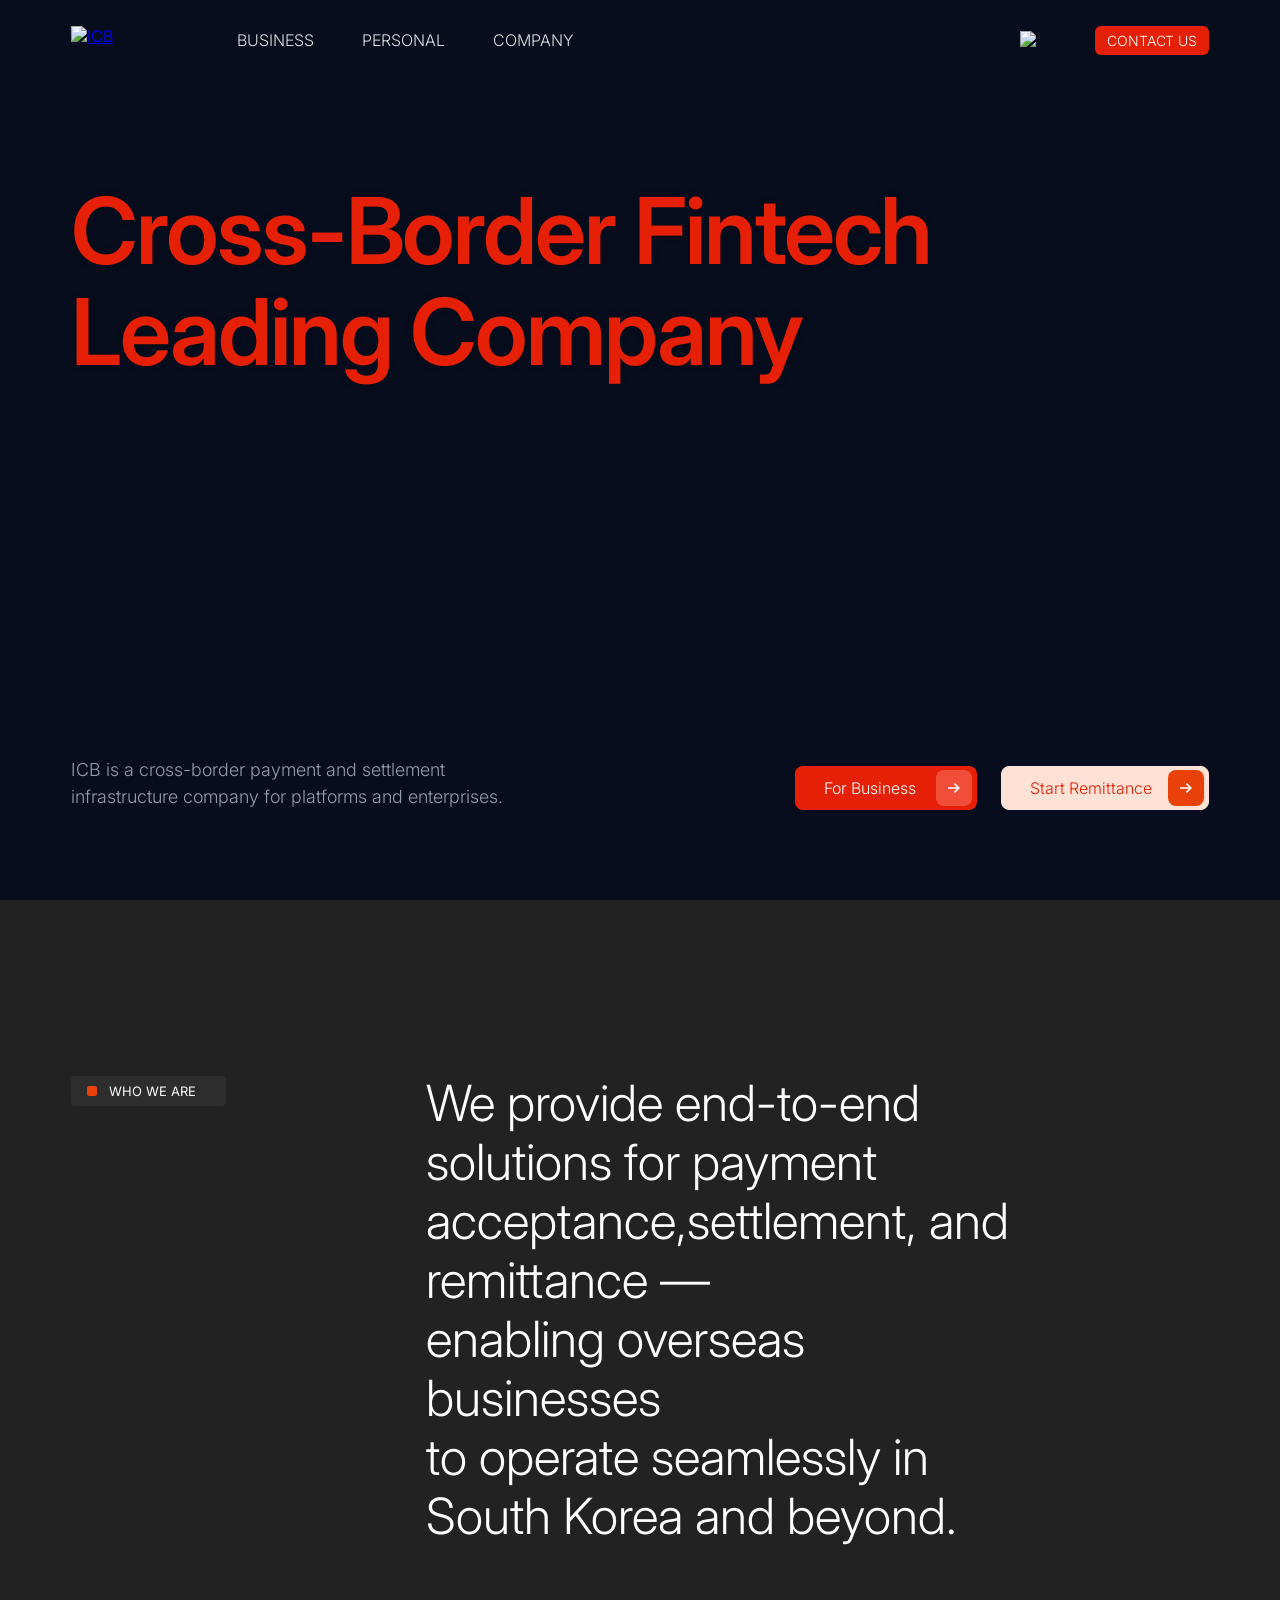
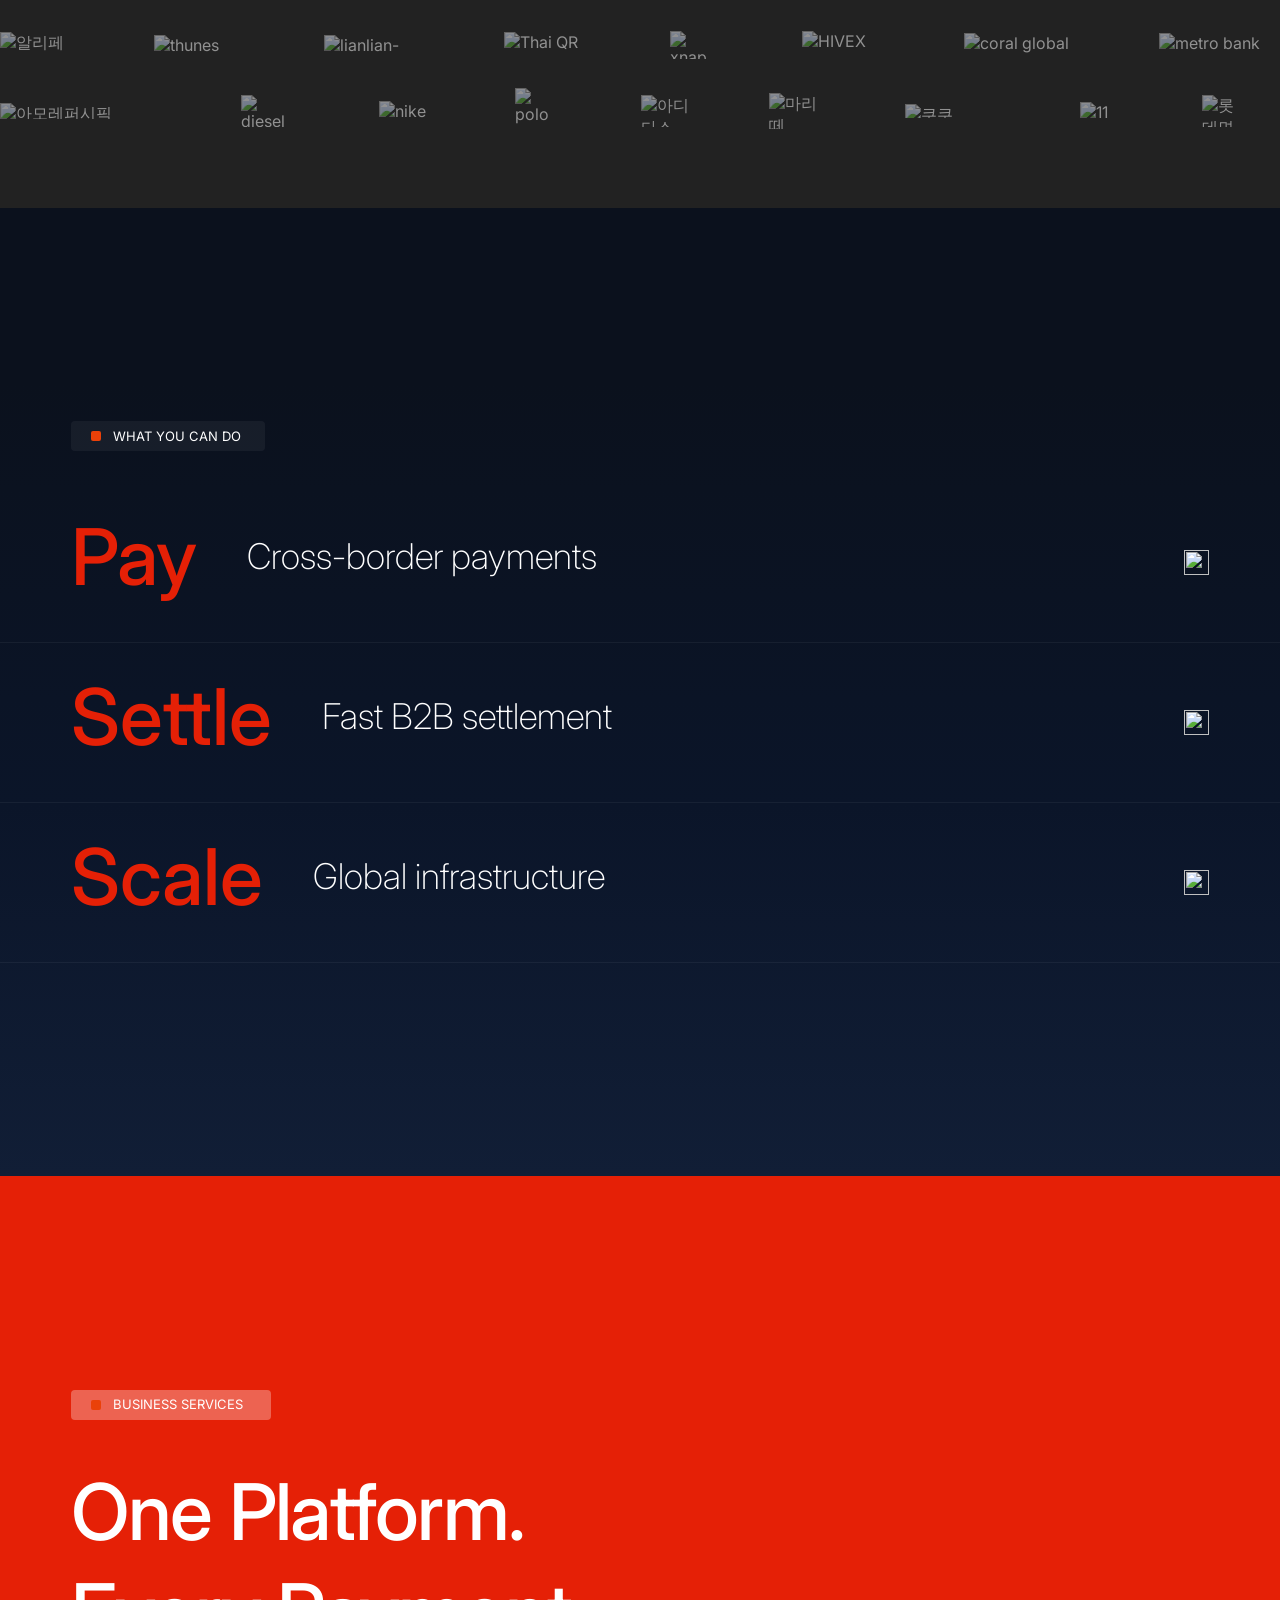
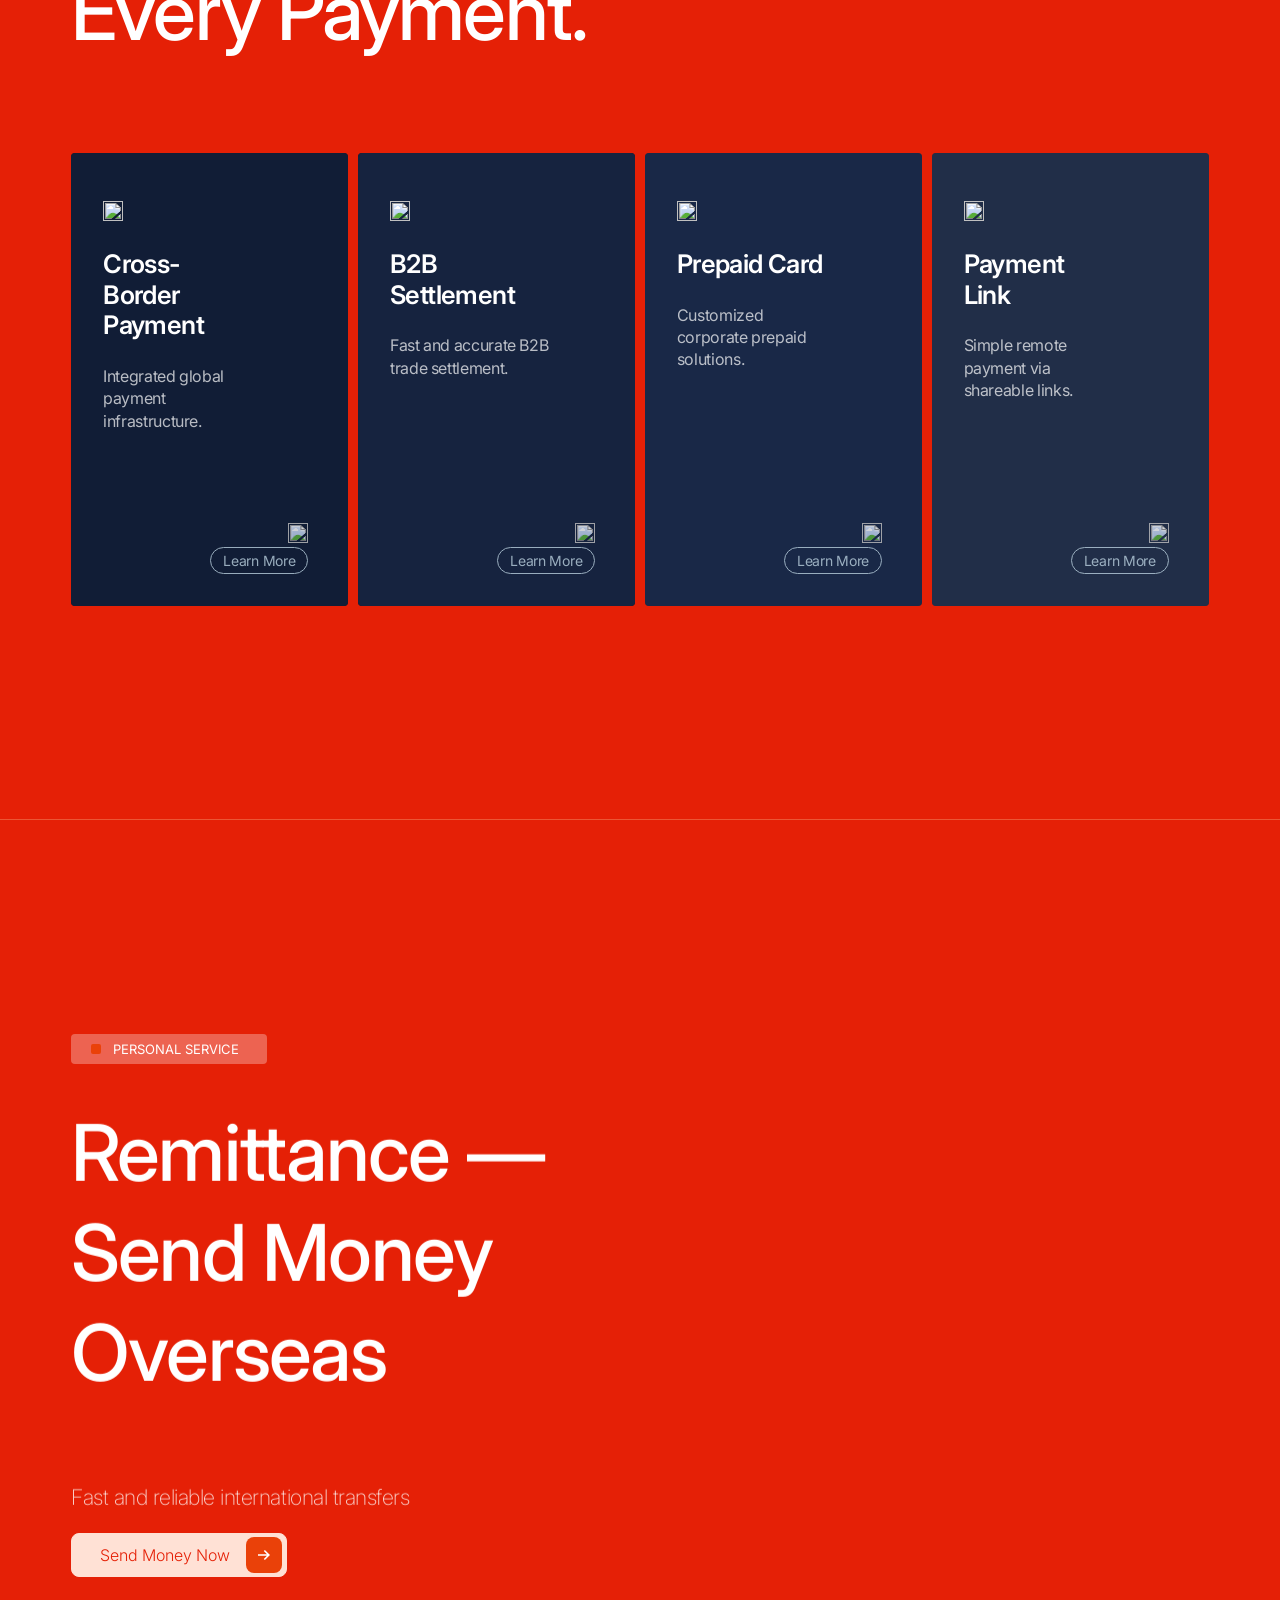
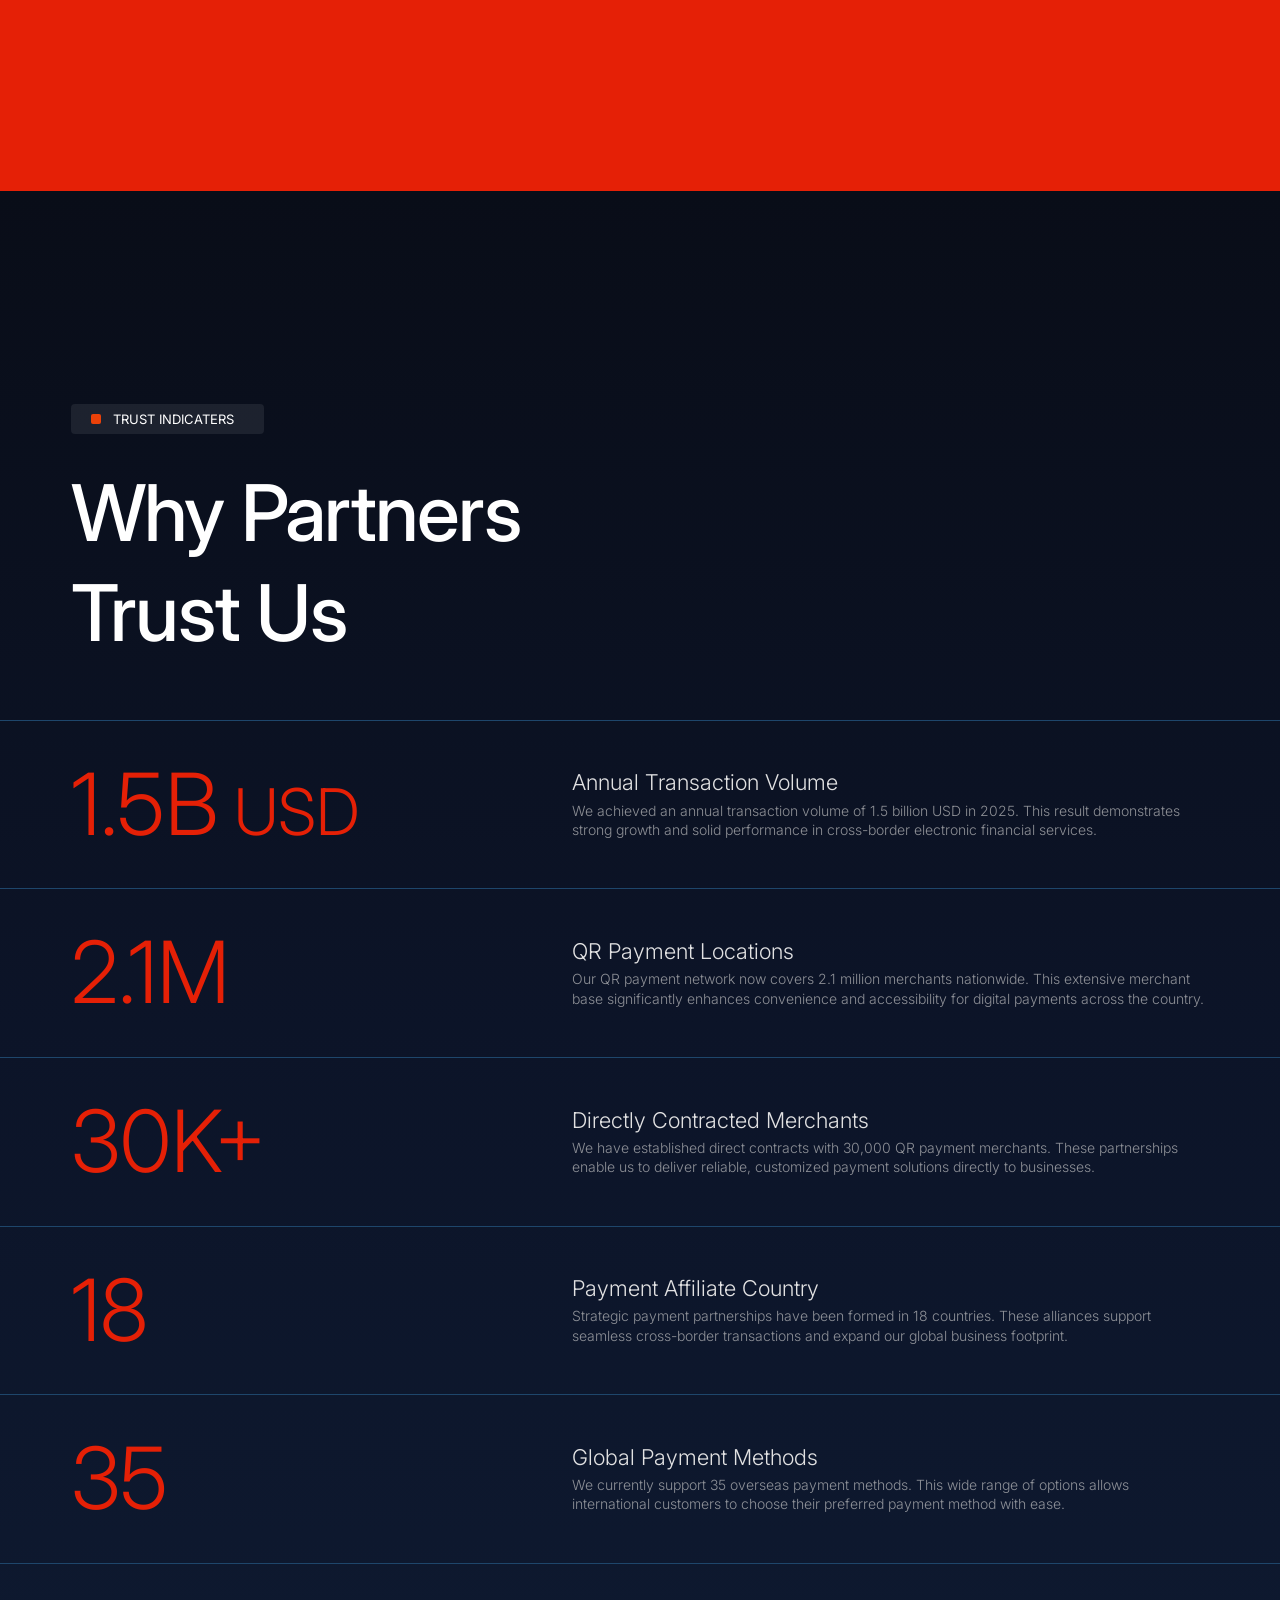
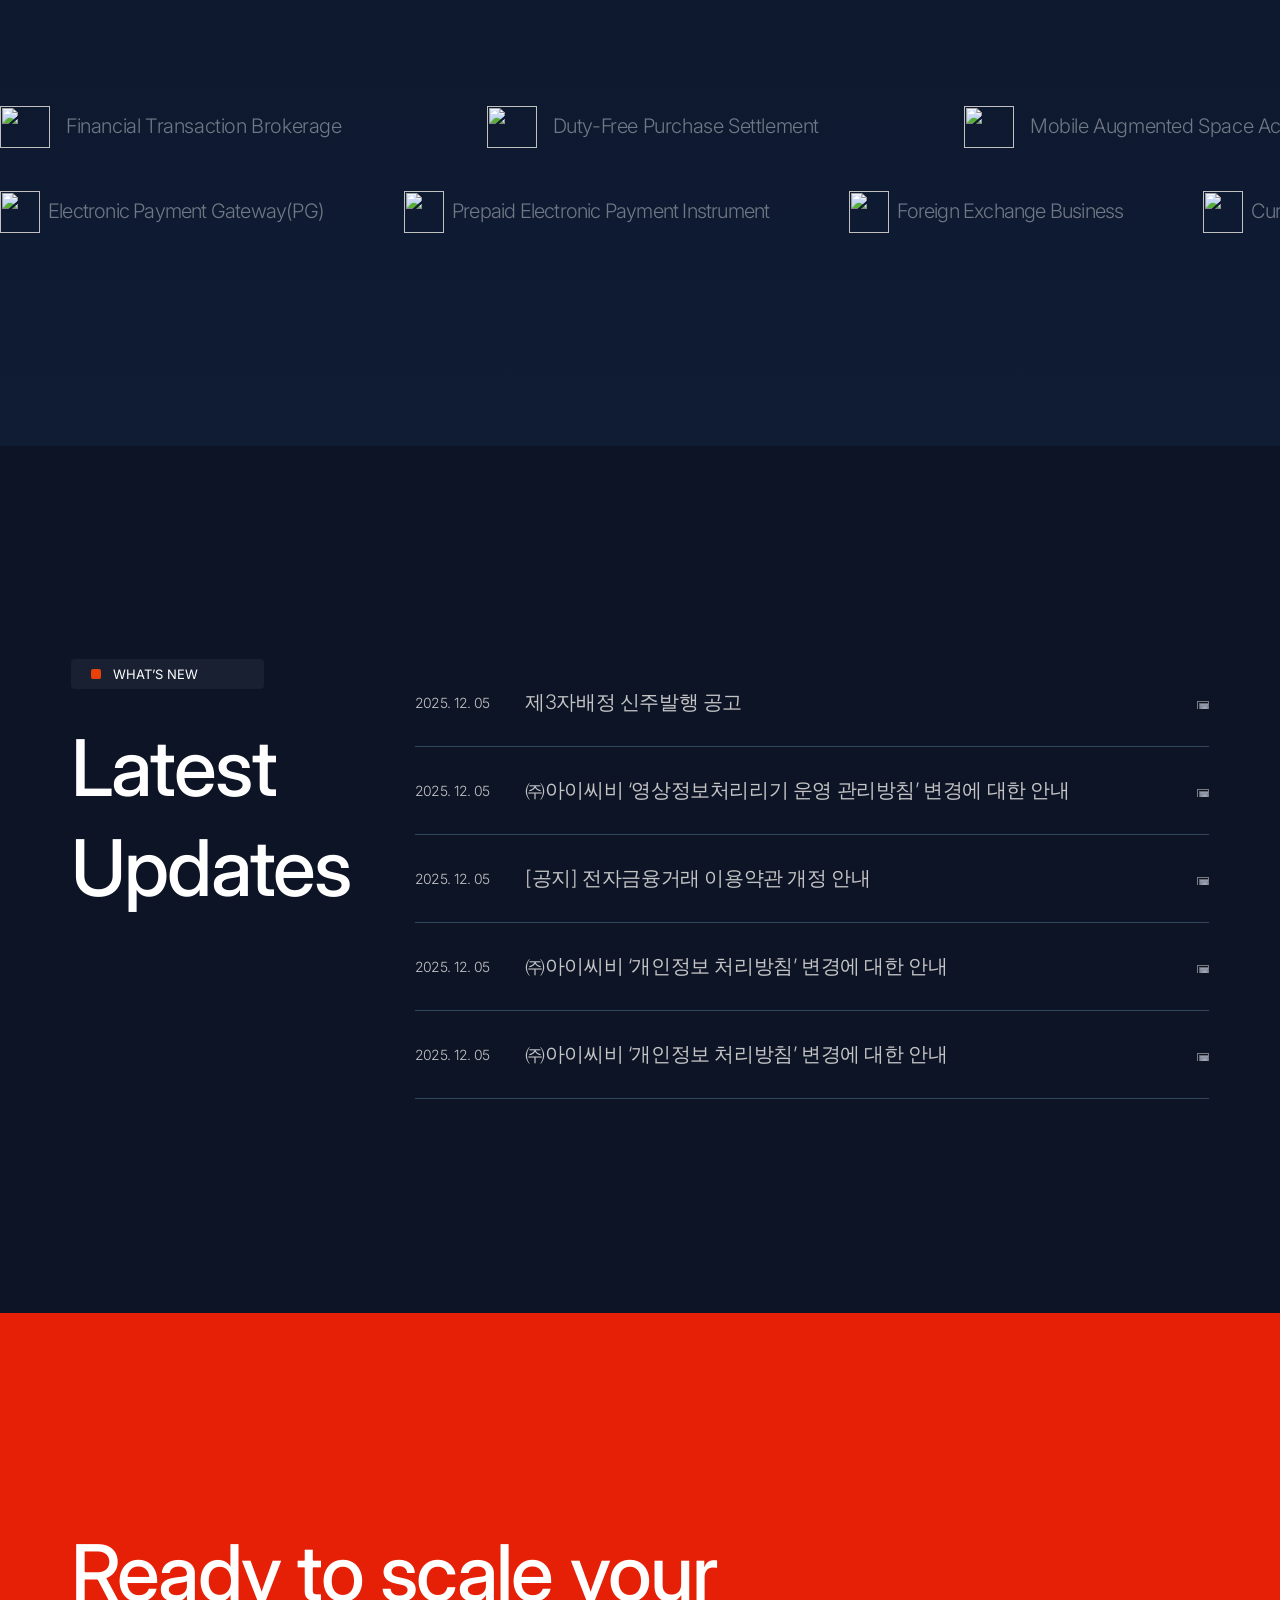
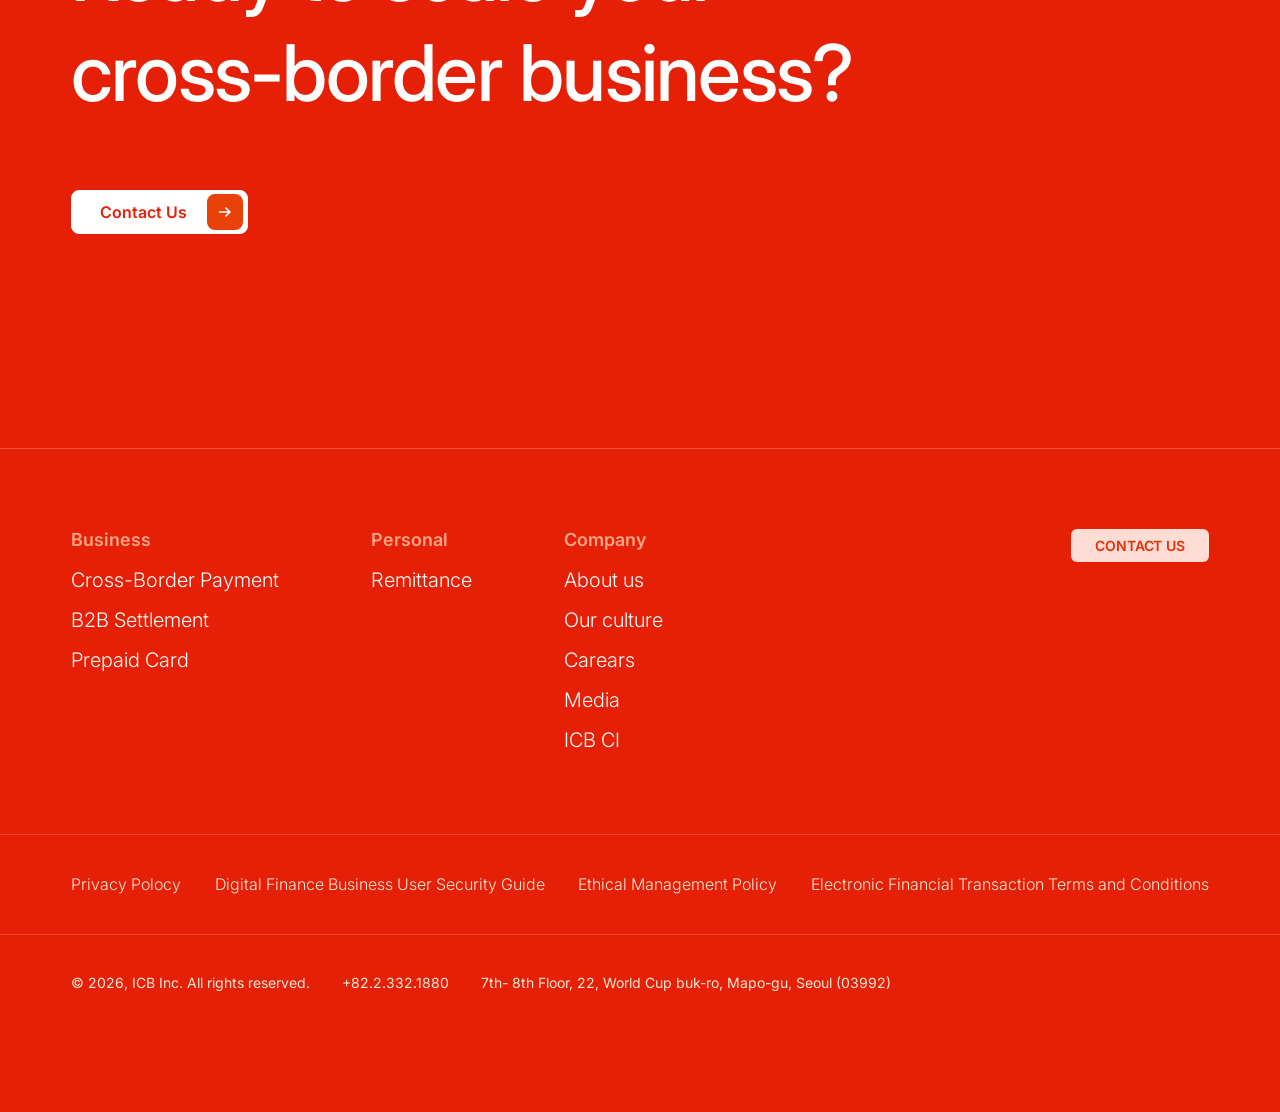
==== index.html @ b56c7def "Add files via upload" ====
<!DOCTYPE html>
<html lang="en">
<head>
<meta charset="UTF-8" />
<meta name="viewport" content="width=device-width, initial-scale=1.0" />
<title>ICB — Hero</title>
<link rel="preconnect" href="https://fonts.googleapis.com" />
<link rel="preconnect" href="https://fonts.gstatic.com" crossorigin />
<link href="https://fonts.googleapis.com/css2?family=Inter:wght@200;300;400;500;600&display=swap" rel="stylesheet" />
<link rel="stylesheet" href="css/hero.css" />
</head>
<body>
  <!-- ============ GNB ============ -->
  <header class="gnb" id="gnb">
    <div class="gnb__bg"></div>

    <div class="gnb__inner">
      <a class="gnb__logo" href="#"><img src="assets/ICB_logo-color.svg" alt="ICB" /></a>

      <nav class="gnb__nav">
        <div class="gnb__item" data-menu="business"><span class="gnb__label">BUSINESS</span></div>
        <div class="gnb__item" data-menu="personal"><span class="gnb__label">PERSONAL</span></div>
        <div class="gnb__item" data-menu="company"><span class="gnb__label">COMPANY</span></div>
      </nav>

      <div class="gnb__right">
        <div class="gnb__flag">
          <img class="flag" src="assets/flag_en.svg" alt="EN" />
          <img class="arrow" src="assets/arrow down.svg" alt="" />
        </div>
        <a class="gnb__contact" href="#">CONTACT US</a>
      </div>
    </div>

    <!-- Mega panels -->
    <div class="gnb__mega gnb__mega--business">
      <div class="gnb__mega-inner">
        <a class="gnb__svc" href="#">
          <span class="gnb__svc-head"><span class="gnb__svc-ico"><img src="assets/icon-globe.png" alt="" /></span><span class="gnb__svc-title">Cross-Border Payment</span></span>
          <span class="gnb__svc-desc">Integrated global payment infrastructure.</span>
        </a>
        <a class="gnb__svc" href="#">
          <span class="gnb__svc-head"><span class="gnb__svc-ico"><img src="assets/icon-btb.png" alt="" /></span><span class="gnb__svc-title">B2B Settlement</span></span>
          <span class="gnb__svc-desc">Fast and accurate B2B trade settlement.</span>
        </a>
        <a class="gnb__svc" href="#">
          <span class="gnb__svc-head"><span class="gnb__svc-ico"><img src="assets/icon-card.png" alt="" /></span><span class="gnb__svc-title">Prepaid Card</span></span>
          <span class="gnb__svc-desc">Customized corporate prepaid solutions.</span>
        </a>
        <a class="gnb__svc" href="#">
          <span class="gnb__svc-head"><span class="gnb__svc-ico"><img src="assets/icon-link.png" alt="" /></span><span class="gnb__svc-title">Payment link</span></span>
          <span class="gnb__svc-desc">Simple remote payment via shareable links.</span>
        </a>
      </div>
    </div>

    <div class="gnb__mega gnb__mega--personal">
      <div class="gnb__mega-inner">
        <a class="gnb__svc" href="#">
          <span class="gnb__svc-head"><span class="gnb__svc-ico"><img src="assets/icon-debunk.png" alt="" /></span><span class="gnb__svc-title">DEBUNK</span></span>
          <span class="gnb__svc-desc">Personal Remmitance</span>
        </a>
      </div>
    </div>

    <div class="gnb__mega gnb__mega--company">
      <div class="gnb__mega-inner">
        <a class="gnb__svc" href="#">
          <span class="gnb__svc-head"><span class="gnb__svc-ico"><img src="assets/icon-building.png" alt="" /></span><span class="gnb__svc-title">About us</span></span>
          <span class="gnb__svc-desc">Get to know us</span>
        </a>
        <a class="gnb__svc" href="#">
          <span class="gnb__svc-head"><span class="gnb__svc-ico"><img src="assets/icon-culture.png" alt="" /></span><span class="gnb__svc-title">Our culture</span></span>
          <span class="gnb__svc-desc">Life at ICB</span>
        </a>
        <a class="gnb__svc" href="#">
          <span class="gnb__svc-head"><span class="gnb__svc-ico"><img src="assets/icon-hire.png" alt="" /></span><span class="gnb__svc-title">Carears</span></span>
          <span class="gnb__svc-desc">Work with us</span>
        </a>
        <a class="gnb__svc" href="#">
          <span class="gnb__svc-head"><span class="gnb__svc-ico"><img src="assets/icon-news.png" alt="" /></span><span class="gnb__svc-title">News & Media</span></span>
          <span class="gnb__svc-desc">Latest news</span>
        </a>
        <a class="gnb__svc" href="#">
          <span class="gnb__svc-head"><span class="gnb__svc-ico"><img src="assets/icon-icb.png" alt="" /></span><span class="gnb__svc-title">ICB CI</span></span>
          <span class="gnb__svc-desc">Visual Guideline</span>
        </a>
      </div>
    </div>
  </header>

  <!-- ============ Hero ============ -->
  <section class="hero" id="hero">
    <!-- Shared video background (stays in place) -->
    <div class="hero__bg">
      <video autoplay muted loop playsinline poster="">
        <source src="assets/hero-video.mp4" type="video/mp4" />
      </video>
      <div class="overlay ov-1"></div>
      <div class="overlay ov-2"></div>
      <div class="overlay ov-3"></div>
      <div class="overlay ov-4"></div>
    </div>

    <div class="hero__sections">
      <!-- hero-1 -->
      <section class="panel hero-1">
        <div class="stage">
          <h1 class="hero-title">
            <span class="hero-line"><span class="hero-line-inner">Cross-Border Fintech</span></span>
            <span class="hero-line"><span class="hero-line-inner" style="--delay:.15s">Leading Company</span></span>
          </h1>
          <div class="hero1-bottom">
            <p class="hero-subtitle">
              <span class="hero-line"><span class="hero-line-inner" style="--delay:.4s">ICB is a cross-border payment and settlement</span></span>
              <span class="hero-line"><span class="hero-line-inner" style="--delay:.5s">infrastructure company for platforms and enterprises.</span></span>
            </p>
            <div class="hero-cta">
              <a class="btn btn--primary" href="#">For Business
                <span class="ico">
                  <svg width="36" height="36" viewBox="0 0 36 36" fill="none" xmlns="http://www.w3.org/2000/svg">
                    <rect width="36" height="36" rx="8" fill="#F24D39"/>
                    <path class="ico-arrow" d="M12.0001 18.7856L12 17.2143H20.9373L17.7776 14.1111L18.9089 13L24 18L18.9089 23L17.7776 21.8888L20.9374 18.7857L12.0001 18.7856Z" fill="white"/>
                  </svg>
                </span>
              </a>
              <a class="btn btn--ghost" href="#">Start Remittance
                <span class="ico">
                  <svg width="36" height="36" viewBox="0 0 36 36" fill="none" xmlns="http://www.w3.org/2000/svg">
                    <rect width="36" height="36" rx="8" fill="#EA4109"/>
                    <path class="ico-arrow" d="M12.0001 18.7856L12 17.2143H20.9373L17.7776 14.1111L18.9089 13L24 18L18.9089 23L17.7776 21.8888L20.9374 18.7857L12.0001 18.7856Z" fill="white"/>
                  </svg>
                </span>
              </a>
            </div>
          </div>
        </div>
      </section>

      <!-- hero-2 -->
      <section class="panel hero-2" id="hero2">
        <div class="stage">
          <div class="hero2-head">
            <div class="tag">
              <span class="tag__bg"></span>
              <span class="tag__dot"></span>
              <span class="tag__label">WHO WE ARE</span>
            </div>

            <p class="hero2-lead">
              <span class="hero-line"><span class="hero-line-inner">We provide end-to-end</span></span>
              <span class="hero-line"><span class="hero-line-inner" style="--delay:.12s">solutions for payment</span></span>
              <span class="hero-line"><span class="hero-line-inner" style="--delay:.24s">acceptance,settlement, and</span></span>
              <span class="hero-line"><span class="hero-line-inner" style="--delay:.36s">remittance —</span></span>
              <span class="hero-line"><span class="hero-line-inner" style="--delay:.48s">enabling overseas</span></span>
              <span class="hero-line"><span class="hero-line-inner" style="--delay:.72s">businesses</span></span>
              <span class="hero-line"><span class="hero-line-inner" style="--delay:.84s">to operate seamlessly in</span></span>
              <span class="hero-line"><span class="hero-line-inner" style="--delay:.96s">South Korea and beyond.</span></span>
            </p>
          </div>

          <div class="partners">
            <div class="marquee marquee--left">
              <div class="marquee__track" data-group="line1"></div>
            </div>
            <div class="marquee marquee--right">
              <div class="marquee__track" data-group="line2"></div>
            </div>
          </div>
        </div>
      </section>
    </div>
  </section>

  <!-- ============ Section 1 : What you can do ============ -->
  <section class="sec1" id="sec1">
    <div class="sec1__inner">
      <div class="tag tag--wide">
        <span class="tag__bg"></span>
        <span class="tag__dot"></span>
        <span class="tag__label">WHAT YOU CAN DO</span>
      </div>

      <ul class="caplist">
        <li class="capitem">
          <span class="hero-line capitem__reveal"><span class="hero-line-inner">
            <span class="capitem__word">Pay</span>
            <span class="capitem__desc">Cross-border payments</span>
          </span></span>
          <span class="capitem__plus"><img src="assets/icon-plus.svg" alt="" /></span>
        </li>
        <li class="capitem">
          <span class="hero-line capitem__reveal"><span class="hero-line-inner">
            <span class="capitem__word">Settle</span>
            <span class="capitem__desc">Fast B2B settlement</span>
          </span></span>
          <span class="capitem__plus"><img src="assets/icon-plus.svg" alt="" /></span>
        </li>
        <li class="capitem">
          <span class="hero-line capitem__reveal"><span class="hero-line-inner">
            <span class="capitem__word">Scale</span>
            <span class="capitem__desc">Global infrastructure</span>
          </span></span>
          <span class="capitem__plus"><img src="assets/icon-plus.svg" alt="" /></span>
        </li>
      </ul>
    </div>
  </section>

  <!-- ============ Section 2 : Business Services (hover-flip cards) ============ -->
  <section class="sec2" id="sec2">
    <div class="sec2__inner">
      <div class="tag tag--biz">
        <span class="tag__bg"></span>
        <span class="tag__dot"></span>
        <span class="tag__label">BUSINESS SERVICES</span>
      </div>

      <h2 class="sec2__title">
        <span class="hero-line"><span class="hero-line-inner">One Platform.</span></span>
        <span class="hero-line"><span class="hero-line-inner" style="--delay:.15s">Every Payment.</span></span>
      </h2>

      <div class="bizcards">
        <article class="bizcard" data-idx="0" style="--card-bg:#111d36; --overlay-color:#00021a; --overlay-opacity:.7">
          <video class="bizcard__video" src="assets/business-globe.mp4" autoplay loop muted playsinline></video>
          <div class="bizcard__overlay" aria-hidden="true"></div>
          <div class="bizcard__cover" aria-hidden="true"></div>
          <div class="bizcard__body">
            <span class="bizcard__icon"><img src="assets/svg/icon-globe.svg" alt="" /></span>
            <h3 class="bizcard__title">Cross-Border Payment</h3>
            <p class="bizcard__desc">Integrated global payment infrastructure.</p>
          </div>
          <span class="bizcard__more">
            <span class="bizcard__arrow"><img src="assets/svg/icon-arrow.svg" alt="" /></span>
            <span class="bizcard__pill">Learn More</span>
          </span>
        </article>

        <article class="bizcard" data-idx="1" style="--card-bg:#16233f; --overlay-color:#000416; --overlay-opacity:.8">
          <video class="bizcard__video" src="assets/business-btob.mp4" autoplay loop muted playsinline></video>
          <div class="bizcard__overlay" aria-hidden="true"></div>
          <div class="bizcard__cover" aria-hidden="true"></div>
          <div class="bizcard__body">
            <span class="bizcard__icon"><img src="assets/svg/icon-btb.svg" alt="" /></span>
            <h3 class="bizcard__title">B2B Settlement</h3>
            <p class="bizcard__desc">Fast and accurate B2B trade settlement.</p>
          </div>
          <span class="bizcard__more">
            <span class="bizcard__arrow"><img src="assets/svg/icon-arrow.svg" alt="" /></span>
            <span class="bizcard__pill">Learn More</span>
          </span>
        </article>

        <article class="bizcard" data-idx="2" style="--card-bg:#192847; --overlay-color:#292336; --overlay-opacity:.5">
          <video class="bizcard__video" src="assets/business-card.mp4" autoplay loop muted playsinline></video>
          <div class="bizcard__overlay" aria-hidden="true"></div>
          <div class="bizcard__cover" aria-hidden="true"></div>
          <div class="bizcard__body">
            <span class="bizcard__icon"><img src="assets/svg/icon-credit-card.svg" alt="" /></span>
            <h3 class="bizcard__title">Prepaid Card</h3>
            <p class="bizcard__desc">Customized corporate prepaid solutions.</p>
          </div>
          <span class="bizcard__more">
            <span class="bizcard__arrow"><img src="assets/svg/icon-arrow.svg" alt="" /></span>
            <span class="bizcard__pill">Learn More</span>
          </span>
        </article>

        <article class="bizcard" data-idx="3" style="--card-bg:#212e48; --overlay-color:#1c1f35; --overlay-opacity:.5">
          <video class="bizcard__video" src="assets/business-link.mp4" autoplay loop muted playsinline></video>
          <div class="bizcard__overlay" aria-hidden="true"></div>
          <div class="bizcard__cover" aria-hidden="true"></div>
          <div class="bizcard__body">
            <span class="bizcard__icon"><img src="assets/svg/icon-message.svg" alt="" /></span>
            <h3 class="bizcard__title">Payment Link</h3>
            <p class="bizcard__desc">Simple remote payment via shareable links.</p>
          </div>
          <span class="bizcard__more">
            <span class="bizcard__arrow"><img src="assets/svg/icon-arrow.svg" alt="" /></span>
            <span class="bizcard__pill">Learn More</span>
          </span>
        </article>
      </div>
    </div>
  </section>

  <!-- ============ Section 3 : Personal Service — Remittance ============ -->
  <section class="sec3" id="sec3">
    <div class="sec3__inner">
      <div class="tag tag--personal">
        <span class="tag__bg"></span>
        <span class="tag__dot"></span>
        <span class="tag__label">PERSONAL SERVICE</span>
      </div>

      <div class="sec3__main">
        <div class="sec3__text">
          <h2 class="sec3__title">
            <span class="hero-line"><span class="hero-line-inner">Remittance —</span></span>
            <span class="hero-line"><span class="hero-line-inner" style="--delay:.12s">Send Money</span></span>
            <span class="hero-line"><span class="hero-line-inner" style="--delay:.24s">Overseas</span></span>
          </h2>

          <p class="sec3__subtitle">
            <span class="hero-line"><span class="hero-line-inner" style="--delay:.4s">Fast and reliable international transfers</span></span>
          </p>

          <div class="sec3__cta">
            <a class="btn btn--ghost" href="#">Send Money Now
              <span class="ico">
                <svg width="36" height="36" viewBox="0 0 36 36" fill="none" xmlns="http://www.w3.org/2000/svg">
                  <rect width="36" height="36" rx="8" fill="#EA4109"/>
                  <path class="ico-arrow" d="M12.0001 18.7856L12 17.2143H20.9373L17.7776 14.1111L18.9089 13L24 18L18.9089 23L17.7776 21.8888L20.9374 18.7857L12.0001 18.7856Z" fill="white"/>
                </svg>
              </span>
            </a>
          </div>
        </div>

        <div class="sec3__media">
          <video class="sec3__video" src="assets/debunk-mobile.mp4" autoplay loop muted playsinline></video>
        </div>
      </div>
    </div>
  </section>

  <!-- ============ Section 4 : Trust Indicators — Why Partners Trust Us ============ -->
  <section class="sec4" id="sec4">
    <div class="sec4__inner">
      <div class="tag tag--trust">
        <span class="tag__bg"></span>
        <span class="tag__dot"></span>
        <span class="tag__label">TRUST INDICATERS</span>
      </div>

      <h2 class="sec4__title">
        <span class="hero-line"><span class="hero-line-inner">Why Partners</span></span>
        <span class="hero-line"><span class="hero-line-inner" style="--delay:.12s">Trust Us</span></span>
      </h2>
    </div>

    <ul class="stats">
      <li class="stat">
        <span class="stat__num-clip"><span class="stat__num">1.5B<span class="stat__unit"> USD</span></span></span>
        <span class="stat__info">
          <span class="stat__clip"><span class="stat__label">Annual Transaction Volume</span></span>
          <span class="stat__clip"><span class="stat__desc">We achieved an annual transaction volume of 1.5 billion USD in 2025. This result demonstrates strong growth and solid performance in cross-border electronic financial services.</span></span>
        </span>
      </li>
      <li class="stat">
        <span class="stat__num-clip"><span class="stat__num">2.1M</span></span>
        <span class="stat__info">
          <span class="stat__clip"><span class="stat__label">QR Payment Locations</span></span>
          <span class="stat__clip"><span class="stat__desc">Our QR payment network now covers 2.1 million merchants nationwide. This extensive merchant base significantly enhances convenience and accessibility for digital payments across the country.</span></span>
        </span>
      </li>
      <li class="stat">
        <span class="stat__num-clip"><span class="stat__num">30K+</span></span>
        <span class="stat__info">
          <span class="stat__clip"><span class="stat__label">Directly Contracted Merchants</span></span>
          <span class="stat__clip"><span class="stat__desc">We have established direct contracts with 30,000 QR payment merchants. These partnerships enable us to deliver reliable, customized payment solutions directly to businesses.</span></span>
        </span>
      </li>
      <li class="stat">
        <span class="stat__num-clip"><span class="stat__num">18</span></span>
        <span class="stat__info">
          <span class="stat__clip"><span class="stat__label">Payment Affiliate Country</span></span>
          <span class="stat__clip"><span class="stat__desc">Strategic payment partnerships have been formed in 18 countries. These alliances support seamless cross-border transactions and expand our global business footprint.</span></span>
        </span>
      </li>
      <li class="stat">
        <span class="stat__num-clip"><span class="stat__num">35</span></span>
        <span class="stat__info">
          <span class="stat__clip"><span class="stat__label">Global Payment Methods</span></span>
          <span class="stat__clip"><span class="stat__desc">We currently support 35 overseas payment methods. This wide range of options allows international customers to choose their preferred payment method with ease.</span></span>
        </span>
      </li>
    </ul>

    <div class="licenses">
      <div class="lic-marquee lic-marquee--left">
        <div class="lic-track">
          <div class="lic-group lic-group--patent">
            <span class="license"><span class="license__icon"><img src="assets/svg/icon-patent.svg" alt="" /></span><span class="license__name">Financial Transaction Brokerage</span></span>
            <span class="license"><span class="license__icon"><img src="assets/svg/icon-patent.svg" alt="" /></span><span class="license__name">Duty-Free Purchase Settlement</span></span>
            <span class="license"><span class="license__icon"><img src="assets/svg/icon-patent.svg" alt="" /></span><span class="license__name">Mobile Augmented Space Acceleration</span></span>
            <span class="license"><span class="license__icon"><img src="assets/svg/icon-patent.svg" alt="" /></span><span class="license__name">Ultrasonic Payment Technology</span></span>
          </div>
          <div class="lic-group lic-group--patent" aria-hidden="true">
            <span class="license"><span class="license__icon"><img src="assets/svg/icon-patent.svg" alt="" /></span><span class="license__name">Financial Transaction Brokerage</span></span>
            <span class="license"><span class="license__icon"><img src="assets/svg/icon-patent.svg" alt="" /></span><span class="license__name">Duty-Free Purchase Settlement</span></span>
            <span class="license"><span class="license__icon"><img src="assets/svg/icon-patent.svg" alt="" /></span><span class="license__name">Mobile Augmented Space Acceleration</span></span>
            <span class="license"><span class="license__icon"><img src="assets/svg/icon-patent.svg" alt="" /></span><span class="license__name">Ultrasonic Payment Technology</span></span>
          </div>
        </div>
      </div>
      <div class="lic-marquee lic-marquee--right">
        <div class="lic-track">
          <div class="lic-group lic-group--license">
            <span class="license"><span class="license__icon license__icon--sm"><img src="assets/svg/icon-license.svg" alt="" /></span><span class="license__name">Electronic Payment Gateway(PG)</span></span>
            <span class="license"><span class="license__icon license__icon--sm"><img src="assets/svg/icon-license.svg" alt="" /></span><span class="license__name">Prepaid Electronic Payment Instrument</span></span>
            <span class="license"><span class="license__icon license__icon--sm"><img src="assets/svg/icon-license.svg" alt="" /></span><span class="license__name">Foreign Exchange Business</span></span>
            <span class="license"><span class="license__icon license__icon--sm"><img src="assets/svg/icon-license.svg" alt="" /></span><span class="license__name">Currency Exchange</span></span>
            <span class="license"><span class="license__icon license__icon--sm"><img src="assets/svg/icon-license.svg" alt="" /></span><span class="license__name">Escrow Service</span></span>
            <span class="license"><span class="license__icon license__icon--sm"><img src="assets/svg/icon-license.svg" alt="" /></span><span class="license__name">Small-Amount Overseas Remittance</span></span>
          </div>
          <div class="lic-group lic-group--license" aria-hidden="true">
            <span class="license"><span class="license__icon license__icon--sm"><img src="assets/svg/icon-license.svg" alt="" /></span><span class="license__name">Electronic Payment Gateway(PG)</span></span>
            <span class="license"><span class="license__icon license__icon--sm"><img src="assets/svg/icon-license.svg" alt="" /></span><span class="license__name">Prepaid Electronic Payment Instrument</span></span>
            <span class="license"><span class="license__icon license__icon--sm"><img src="assets/svg/icon-license.svg" alt="" /></span><span class="license__name">Foreign Exchange Business</span></span>
            <span class="license"><span class="license__icon license__icon--sm"><img src="assets/svg/icon-license.svg" alt="" /></span><span class="license__name">Currency Exchange</span></span>
            <span class="license"><span class="license__icon license__icon--sm"><img src="assets/svg/icon-license.svg" alt="" /></span><span class="license__name">Escrow Service</span></span>
            <span class="license"><span class="license__icon license__icon--sm"><img src="assets/svg/icon-license.svg" alt="" /></span><span class="license__name">Small-Amount Overseas Remittance</span></span>
          </div>
        </div>
      </div>
    </div>
  </section>

  <!-- ============ Section 5 : What's New — Latest Updates ============ -->
  <section class="sec5" id="sec5">
    <div class="sec5__inner">
      <div class="sec5__head">
        <div class="tag tag--news">
          <span class="tag__bg"></span>
          <span class="tag__dot"></span>
          <span class="tag__label">WHAT&rsquo;S NEW</span>
        </div>
        <h2 class="sec5__title">
          <span class="hero-line"><span class="hero-line-inner">Latest</span></span>
          <span class="hero-line"><span class="hero-line-inner" style="--delay:.12s">Updates</span></span>
        </h2>
      </div>

      <ul class="news">
        <li class="news__item"><a class="news__link" href="#">
          <span class="news__meta"><span class="news__date">2025. 12. 05</span><span class="news__text">제3자배정 신주발행 공고</span></span>
          <span class="news__arrow"><img src="assets/svg/icon-arrow-sm.svg" alt="" /></span>
        </a></li>
        <li class="news__item"><a class="news__link" href="#">
          <span class="news__meta"><span class="news__date">2025. 12. 05</span><span class="news__text">㈜아이씨비 &lsquo;영상정보처리리기 운영 관리방침&rsquo; 변경에 대한 안내</span></span>
          <span class="news__arrow"><img src="assets/svg/icon-arrow-sm.svg" alt="" /></span>
        </a></li>
        <li class="news__item"><a class="news__link" href="#">
          <span class="news__meta"><span class="news__date">2025. 12. 05</span><span class="news__text">[공지] 전자금융거래 이용약관 개정 안내</span></span>
          <span class="news__arrow"><img src="assets/svg/icon-arrow-sm.svg" alt="" /></span>
        </a></li>
        <li class="news__item"><a class="news__link" href="#">
          <span class="news__meta"><span class="news__date">2025. 12. 05</span><span class="news__text">㈜아이씨비 &lsquo;개인정보 처리방침&rsquo; 변경에 대한 안내</span></span>
          <span class="news__arrow"><img src="assets/svg/icon-arrow-sm.svg" alt="" /></span>
        </a></li>
        <li class="news__item"><a class="news__link" href="#">
          <span class="news__meta"><span class="news__date">2025. 12. 05</span><span class="news__text">㈜아이씨비 &lsquo;개인정보 처리방침&rsquo; 변경에 대한 안내</span></span>
          <span class="news__arrow"><img src="assets/svg/icon-arrow-sm.svg" alt="" /></span>
        </a></li>
      </ul>
    </div>
  </section>

  <!-- ============ Section 6 : Closing CTA ============ -->
  <section class="sec6" id="sec6">
    <div class="sec6__watermark" aria-hidden="true">
      <img src="assets/svg/sec6-watermark.svg" alt="" />
    </div>
    <div class="sec6__inner">
      <h2 class="sec6__title">
        <span class="hero-line"><span class="hero-line-inner">Ready to scale your</span></span>
        <span class="hero-line"><span class="hero-line-inner" style="--delay:.12s">cross-border business?</span></span>
      </h2>
      <div class="sec6__cta">
        <a class="btn btn--light" href="#">Contact Us
          <span class="ico">
            <svg width="36" height="36" viewBox="0 0 36 36" fill="none" xmlns="http://www.w3.org/2000/svg">
              <rect width="36" height="36" rx="8" fill="#EA4109"/>
              <path class="ico-arrow" d="M12.0001 18.7856L12 17.2143H20.9373L17.7776 14.1111L18.9089 13L24 18L18.9089 23L17.7776 21.8888L20.9374 18.7857L12.0001 18.7856Z" fill="white"/>
            </svg>
          </span>
        </a>
      </div>
    </div>
  </section>

  <!-- ============ Footer ============ -->
  <footer class="footer">
    <div class="footer__top">
      <div class="footer__cols">
        <div class="footer__col">
          <h3 class="footer__heading">Business</h3>
          <ul class="footer__links">
            <li><a href="#">Cross-Border Payment</a></li>
            <li><a href="#">B2B Settlement</a></li>
            <li><a href="#">Prepaid Card</a></li>
          </ul>
        </div>
        <div class="footer__col">
          <h3 class="footer__heading">Personal</h3>
          <ul class="footer__links">
            <li><a href="#">Remittance</a></li>
          </ul>
        </div>
        <div class="footer__col">
          <h3 class="footer__heading">Company</h3>
          <ul class="footer__links">
            <li><a href="#">About us</a></li>
            <li><a href="#">Our culture</a></li>
            <li><a href="#">Carears</a></li>
            <li><a href="#">Media</a></li>
            <li><a href="#">ICB CI</a></li>
          </ul>
        </div>
      </div>
      <a class="footer__contact" href="#">CONTACT US</a>
    </div>

    <nav class="footer__policy" aria-label="Policies">
      <a href="#">Privacy Polocy</a>
      <a href="#">Digital Finance Business User Security Guide</a>
      <a href="#">Ethical Management Policy</a>
      <a href="#">Electronic Financial Transaction Terms and Conditions</a>
    </nav>

    <div class="footer__legal">
      <span>&copy; 2026, ICB Inc. All rights reserved.</span>
      <span>+82.2.332.1880</span>
      <span>7th- 8th Floor, 22, World Cup buk-ro, Mapo-gu, Seoul (03992)</span>
    </div>
  </footer>

  <script src="js/hero.js"></script>
</body>
</html>
---- css/hero.css ----
:root {
  --orange: #e52006;
  --orange-500: #ea4109;
  --redorange-50: #ffe1d5;
  --subtitle: #d4daeb;
  --gnb-gray: #e1e1e2;
  --pad: clamp(20px, 5.56vw, 80px);
  --maxw: none;
}

* { margin: 0; padding: 0; box-sizing: border-box; }
html, body { background: #222; }
body { font-family: "Inter", -apple-system, sans-serif; color: #fff; }

/* ============ GNB ============ */
.gnb {
  position: fixed;
  top: 0;
  left: 0;
  width: 100%;
  height: 80px;
  z-index: 100;
}
/* expanding dark background revealed on hover (Figma: bg box #090f1a / 90%) */
.gnb__bg {
  position: absolute;
  top: 0;
  left: 0;
  right: 0;
  height: 80px;
  background: rgba(9, 15, 26, 0);
  backdrop-filter: blur(0);
  -webkit-backdrop-filter: blur(0);
  transition: height .4s cubic-bezier(.16, 1, .3, 1), background .4s ease, backdrop-filter .4s ease;
  pointer-events: none;
  z-index: -1;
}
/* keep the whole panel area inside the header so hover doesn't drop in the gap */
.gnb[data-active] { height: 357px; }
.gnb[data-active] .gnb__bg {
  height: 357px;
  background: rgba(9, 15, 26, .9);
  backdrop-filter: blur(8px);
  -webkit-backdrop-filter: blur(8px);
}
/* persistent dark bar once scrolled past the hero (GNB-sections) */
.gnb.is-solid .gnb__bg {
  background: rgba(9, 15, 26, .9);
  backdrop-filter: blur(8px);
  -webkit-backdrop-filter: blur(8px);
}
.gnb__inner {
  position: relative;
  display: flex;
  align-items: center;
  width: 100%;
  max-width: var(--maxw);
  height: 80px;
  margin: 0 auto;
  padding: 0 var(--pad);
}
.gnb__logo { width: 74px; height: 28px; flex: 0 0 auto; }
.gnb__logo img { width: 100%; height: 100%; display: block; }

.gnb__nav {
  display: flex;
  align-items: center;
  gap: 48px;
  margin-left: 92px;
  height: 100%;
}
.gnb__item { position: relative; height: 100%; display: flex; align-items: center; }
.gnb__label {
  font-size: 16px;
  font-weight: 300;
  line-height: 17px;
  color: var(--gnb-gray);
  white-space: nowrap;
  cursor: pointer;
  transition: color .2s;
}
.gnb__item:hover .gnb__label { color: #fff; }

/* active menu label turns orange (Figma) */
.gnb[data-active="business"] [data-menu="business"] .gnb__label,
.gnb[data-active="personal"] [data-menu="personal"] .gnb__label,
.gnb[data-active="company"]  [data-menu="company"]  .gnb__label { color: var(--orange); }

/* ---- full-width mega panels ---- */
.gnb__mega {
  position: absolute;
  left: 0;
  right: 0;
  top: 180px;
  opacity: 0;
  visibility: hidden;
  transform: translateY(12px);
  transition: opacity .35s ease, transform .35s cubic-bezier(.16, 1, .3, 1), visibility .35s;
}
.gnb[data-active="business"] .gnb__mega--business,
.gnb[data-active="personal"] .gnb__mega--personal,
.gnb[data-active="company"]  .gnb__mega--company { opacity: 1; visibility: visible; transform: translateY(0); }

.gnb__mega-inner {
  display: flex;
  align-items: flex-start;
  gap: clamp(24px, 4vw, 48px);
  width: 100%;
  max-width: var(--maxw);
  margin: 0 auto;
  padding: 0 var(--pad);
}
.gnb__mega--business .gnb__mega-inner,
.gnb__mega--company  .gnb__mega-inner { justify-content: space-between; }

.gnb__svc {
  display: flex;
  flex-direction: column;
  gap: 16px;
  flex: 0 0 auto;
  text-decoration: none;
}
.gnb__svc-head { display: flex; align-items: center; gap: 16px; }
.gnb__svc-ico { width: 28px; height: 28px; flex: 0 0 auto; }
.gnb__svc-ico img { width: 100%; height: 100%; object-fit: contain; border-radius: 4px; display: block; }
.gnb__svc-title {
  font-weight: 300;
  font-size: 16px;
  line-height: 1.4;
  color: #fff;
  white-space: nowrap;
  transition: color .18s;
}
.gnb__svc-desc { font-weight: 300; font-size: 13px; line-height: 1.4; color: #8c8d8e; }
.gnb__svc:hover .gnb__svc-title { color: var(--orange); }

.gnb__right {
  margin-left: auto;
  display: flex;
  align-items: center;
  gap: 24px;
}
.gnb__flag { display: flex; align-items: center; gap: 8px; cursor: pointer; }
.gnb__flag .flag { width: 27px; height: 18px; display: block; }
.gnb__flag .arrow { width: 16px; height: 16px; display: block; }
.gnb__contact {
  display: inline-flex;
  align-items: center;
  justify-content: center;
  padding: 6px 12px;
  background: var(--orange);
  border-radius: 6px;
  font-size: 14px;
  font-weight: 300;
  letter-spacing: -0.14px;
  color: #fff;
  text-decoration: none;
  white-space: nowrap;
}

/* ============ Hero scroll model ============ */
.hero { position: relative; }
/* Shared video background : pinned for the whole hero */
.hero__bg {
  position: sticky;
  top: 0;
  height: 100vh;
  min-height: 600px;
  overflow: hidden;
  z-index: 0;
  background: #222;
}
.hero__bg video {
  position: absolute;
  inset: 0;
  width: 100%;
  height: 100%;
  object-fit: cover;
}
.hero__bg .overlay { position: absolute; inset: 0; }
.ov-1 { background: #002181; mix-blend-mode: hue;        opacity: .30; }
.ov-2 { background: #0e1828; mix-blend-mode: hard-light; opacity: .30; }
.ov-3 { background: #000410; mix-blend-mode: hard-light; opacity: .40; }
.ov-4 { background: #000a28; opacity: .50; }

/* Two stacked sections that scroll over the pinned video */
.hero__sections { position: relative; z-index: 1; margin-top: -100vh; }
.panel { position: relative; min-height: 100vh; }
.hero-1 { height: 100vh; min-height: 600px; }
.stage {
  position: relative;
  width: 100%;
  max-width: var(--maxw);
  height: 100%;
  margin: 0 auto;
}

/* ---------- hero-1 ---------- */
.hero-1 .stage {
  display: flex;
  flex-direction: column;
  justify-content: flex-start;
  /* Figma: title top at 184px in a 920px-tall frame (≈20%); caps at 184px on
     taller viewports, scales down on short ones */
  padding: clamp(96px, 20vh, 184px) var(--pad) 0;
}
.hero-title {
  width: min(1126px, 100%);
  font-weight: 600;
  font-size: clamp(40px, 7.2vw, 104px);
  line-height: 1.1;
  letter-spacing: -2.08px;
  color: var(--orange);
  text-shadow: 0 0 8px rgba(0, 0, 0, .2);
}
/* match Figma's 228px title box: keep the clip's descender buffer for the
   slide-up reveal, but cancel its layout height so lines sit at line-height 1.1 */
.hero-title .hero-line { margin-bottom: -.08em; }
/* hero00-style reveal: clip + slide up (no fade) */
.hero-line { display: block; overflow: hidden; padding-bottom: .08em; }
.hero-line-inner {
  display: block;
  transform: translateY(110%);
  transition: transform 1s cubic-bezier(.16, 1, .3, 1) var(--delay, 0s);
  will-change: transform;
}
.is-visible .hero-line-inner { transform: translateY(0); }

.hero1-bottom {
  position: absolute;
  left: var(--pad);
  right: var(--pad);
  bottom: clamp(56px, 10vh, 96px);
  display: flex;
  justify-content: space-between;
  align-items: flex-end;
  gap: 32px;
}
.hero-subtitle {
  width: min(681px, 100%);
  font-weight: 300;
  font-size: clamp(15px, 1.4vw, 20px);
  line-height: 1.4;
  color: var(--subtitle);
  opacity: .7;
}

.hero-cta {
  display: flex;
  align-items: center;
  gap: 24px;
  flex: 0 0 auto;
  opacity: 0;
  transform: translateY(24px);
  transition: opacity .9s ease, transform .9s ease;
  transition-delay: .75s;
}
.is-visible .hero-cta { opacity: 1; transform: translateY(0); }

.btn {
  display: inline-flex;
  align-items: center;
  justify-content: center;
  height: 44px;
  padding: 4px 4px 4px 28px;
  border-radius: 8px;
  font-size: 16px;
  font-weight: 300;
  white-space: nowrap;
  text-decoration: none;
  cursor: pointer;
  border: 1px solid transparent;
}
.btn .ico { width: 36px; height: 36px; display: block; flex: 0 0 auto; }
.btn .ico svg { display: block; width: 100%; height: 100%; overflow: visible; }
.ico-arrow { transform-box: fill-box; animation: arrow-bob 1.1s ease-in-out infinite; }
@keyframes arrow-bob {
  0%, 100% { transform: translateX(0); }
  50%      { transform: translateX(3px); }
}
.btn--primary { background: var(--orange); color: #fff; gap: 20px; }
.btn--ghost { background: var(--redorange-50); border-color: var(--redorange-50); color: var(--orange); gap: 16px; }
.btn--light { background: #fff; border-color: #fff; color: var(--orange); gap: 20px; font-weight: 600; }

/* ---------- hero-2 ---------- */
.hero-2 .stage {
  max-width: none;
  min-height: 100vh;
  display: flex;
  flex-direction: column;
  justify-content: space-between;
  gap: clamp(40px, 8vh, 120px);
  padding: clamp(120px, 19.6vh, 180px) 0 72px;
}
.hero2-head {
  padding: 0 var(--pad);
  display: flex;
  justify-content: space-between;
  align-items: flex-start;
  gap: clamp(32px, 6vw, 120px);
}
.tag {
  position: relative;
  width: 155px;
  height: 30px;
  flex: 0 0 auto;
  display: flex;
  align-items: center;
  opacity: 0;
  transform: translateY(24px);
  transition: opacity .8s ease, transform .8s ease;
  transition-delay: .1s;
}
.is-visible .tag { opacity: 1; transform: translateY(0); }
.tag__bg { position: absolute; inset: 0; background: #fff; opacity: .05; border-radius: 4px; }
.tag__dot { position: absolute; left: 16px; top: 10px; width: 10px; height: 10px; border-radius: 2px; background: var(--orange-500); }
.tag__label { position: absolute; left: 38px; font-size: 13px; font-weight: 400; line-height: 1.1; color: #fff; white-space: nowrap; }

.hero2-lead {
  width: min(783px, 100%);
  font-weight: 300;
  font-size: clamp(26px, 3.9vw, 56px);
  line-height: 1.1;
  color: #fff;
}

.partners {
  display: flex;
  flex-direction: column;
  gap: 16px;
  opacity: 0;
  transform: translateY(24px);
  transition: opacity .9s ease, transform .9s ease;
  transition-delay: 1s;
}
.is-visible .partners { opacity: .5; transform: translateY(0); }
.marquee { width: 100%; height: 50px; overflow: hidden; }
.marquee__track { display: flex; width: max-content; height: 100%; }
.marquee__group { display: flex; align-items: center; gap: 80px; padding-right: 80px; flex: 0 0 auto; }
.marquee__group img { display: block; object-fit: contain; }
.marquee--left  .marquee__track { animation: scroll-left 74s linear infinite; }
.marquee--right .marquee__track { animation: scroll-right 62s linear infinite; }
@keyframes scroll-left  { from { transform: translateX(0); }    to { transform: translateX(-50%); } }
@keyframes scroll-right { from { transform: translateX(-50%); } to { transform: translateX(0); } }

/* ============ Section 1 : What you can do ============ */
.sec1 {
  position: relative;
  z-index: 1;
  background: linear-gradient(180deg, #0b111d 18.15%, #0b1529 61.63%, #111e36 100%);
  padding: clamp(100px, 16.67vw, 240px) 0;
}
.sec1__inner { width: 100%; max-width: var(--maxw); margin: 0 auto; }

.sec1 .tag--wide { width: 194px; margin: 0 var(--pad) clamp(24px, 4vh, 32px); }
.sec1 .tag--wide .tag__bg { width: 100%; }
.sec1 .tag--wide .tag__dot { left: 20px; }
.sec1 .tag--wide .tag__label { left: 42px; }

.caplist { list-style: none; }
.capitem {
  display: flex;
  align-items: center;
  justify-content: space-between;
  gap: 32px;
  height: clamp(110px, 14.5vw, 160px);
  padding: 0 var(--pad);
  border-bottom: 1px solid rgba(255, 255, 255, .05);
}
/* each row starts only after the previous one has finished rising (.7s) */
.capitem:nth-child(1) { --delay: 0s; }
.capitem:nth-child(2) { --delay: .5s; }
.capitem:nth-child(3) { --delay: 1s; }

/* clip-mask rise for each row's text */
.capitem__reveal { display: block; font-size: clamp(44px, 6.11vw, 88px); padding-bottom: .14em; }
.capitem__reveal .hero-line-inner {
  display: flex;
  align-items: center;
  gap: clamp(20px, 3.9vw, 56px);
  transition-duration: .5s;
}
.capitem__word { font-weight: 500; font-size: 1em; line-height: 1.1; color: var(--orange); }
.capitem__desc { font-weight: 200; font-size: .4545em; line-height: 1.2; color: #fff; white-space: nowrap; }

.capitem__plus {
  flex: 0 0 auto;
  width: 25px;
  height: 25px;
  opacity: 0;
  transition: opacity .4s ease calc(var(--delay, 0s) + .25s);
}
.is-visible .capitem__plus { opacity: 1; }
.capitem__plus img { width: 100%; height: 100%; display: block; }

/* ============ Section 2 — Business Services ============ */
.sec2 {
  position: relative;
  z-index: 1;
  background: #e52006;
  padding: clamp(100px, 16.67vw, 240px) 0;
}
.sec2__inner {
  width: 100%;
  max-width: var(--maxw);
  margin: 0 auto;
  padding: 0 var(--pad);
}
.sec2 .tag--biz { width: 200px; }
.sec2 .tag--biz .tag__bg { width: 100%; opacity: .3; }
.sec2 .tag--biz .tag__dot { left: 20px; }
.sec2 .tag--biz .tag__label { left: 42px; }

.sec2__title {
  margin: clamp(32px, 5vh, 56px) 0 clamp(48px, 7vw, 88px);
  font-weight: 500;
  font-size: clamp(40px, 6.11vw, 88px);
  line-height: 1.2;
  letter-spacing: -1.76px;
  color: #fff;
}

.bizcards { display: flex; align-items: stretch; gap: clamp(8px, .74vw, 11px); }

.bizcard {
  position: relative;
  flex: 1 1 0;
  height: clamp(420px, 35.4vw, 510px);
  overflow: hidden;
  isolation: isolate;
  border-radius: 4px;
  transform: translateY(80px);
  opacity: 0;
  transition: transform .9s cubic-bezier(.16, 1, .3, 1),
              opacity .55s ease,
              box-shadow .4s ease;
}
.bizcard.is-visible { transform: translateY(0); opacity: 1; }
.bizcard.is-visible:hover {
  transform: translateY(-6px);
  box-shadow: 0 18px 40px -20px rgba(0, 0, 0, .45);
  transition: transform .4s cubic-bezier(.16, 1, .3, 1), box-shadow .4s ease;
}

.bizcard__video {
  position: absolute;
  inset: 0;
  width: 100%;
  height: 100%;
  object-fit: cover;
  z-index: 1;
  pointer-events: none;
}
.bizcard__overlay {
  position: absolute;
  inset: 0;
  background: var(--overlay-color, #00021a);
  opacity: var(--overlay-opacity, .55);
  z-index: 2;
  pointer-events: none;
}
.bizcard__cover {
  position: absolute;
  inset: 0;
  background: var(--card-bg, #111d36);
  z-index: 3;
  pointer-events: none;
  opacity: 0; /* video shown while the card rises */
  transition: opacity .35s cubic-bezier(.16, 1, .3, 1);
}
/* card lands -> flip to the front face */
.bizcard.is-settled .bizcard__cover { opacity: 1; }
/* hover reveals the video again */
.bizcard.is-settled:hover .bizcard__cover { opacity: 0; }

.bizcard__body { position: relative; z-index: 4; padding: 48px 32px 0; }
.bizcard__icon { display: block; width: 20px; height: 20px; }
.bizcard__icon img { width: 100%; height: 100%; display: block; }
.bizcard__title {
  margin: 28px 0 0;
  max-width: 70%;
  font-weight: 600;
  font-size: clamp(22px, 2vw, 30px);
  line-height: 1.2;
  letter-spacing: -.6px;
  color: #fff;
}
.bizcard__desc {
  margin: 24px 0 0;
  max-width: 75%;
  font-weight: 400;
  font-size: clamp(15px, 1.25vw, 18px);
  line-height: 1.4;
  letter-spacing: -.36px;
  color: #fff;
  opacity: .7;
}
.bizcard__more {
  position: absolute;
  right: 40px;
  bottom: 32px;
  z-index: 4;
  display: flex;
  flex-direction: column;
  align-items: flex-end;
  gap: 4px;
  opacity: .8;
}
.bizcard__arrow { display: block; width: 20px; height: 20px; }
.bizcard__arrow img { width: 100%; height: 100%; display: block; }
.bizcard__pill {
  display: inline-flex;
  align-items: center;
  padding: 4px 12px;
  border: 1px solid #bad0de;
  border-radius: 15px;
  font-size: 14px;
  font-weight: 400;
  letter-spacing: -.28px;
  color: #bad0de;
  white-space: nowrap;
}

/* ============ Section 3 — Personal Service / Remittance ============ */
.sec3 {
  position: relative;
  z-index: 1;
  background: #e52006;
  border-top: 1px solid #ec5635;
  padding: clamp(100px, 16.67vw, 240px) 0;
}
.sec3__inner {
  width: 100%;
  max-width: var(--maxw);
  margin: 0 auto;
  padding: 0 var(--pad);
}
.sec3__main {
  display: flex;
  align-items: flex-start;
  gap: clamp(32px, 3.75vw, 54px);
}
/* text column matches the video height so the CTA can pin to its bottom line */
.sec3__text {
  flex: 1 1 auto;
  min-width: 0;
  display: flex;
  flex-direction: column;
  min-height: calc(clamp(280px, 30.69vw, 442px) * 530 / 442);
}

.sec3 .tag--personal { width: 196px; margin-bottom: clamp(28px, 3.33vw, 48px); }
.sec3 .tag--personal .tag__bg { width: 100%; opacity: .3; }
.sec3 .tag--personal .tag__dot { left: 20px; }
.sec3 .tag--personal .tag__label { left: 42px; }

.sec3__title {
  margin: 0;
  font-weight: 500;
  font-size: clamp(48px, 6.11vw, 88px);
  line-height: 1.2;
  letter-spacing: -1.76px;
  color: #fff;
}
.sec3__subtitle {
  /* Figma gap is 109px from the title box; our title renders ~21px taller
     (clip padding-bottom on 3 lines), so trim the gap to land at the same spot */
  margin: clamp(48px, 6.11vw, 88px) 0 0;
  font-weight: 200;
  font-size: clamp(18px, 1.67vw, 24px);
  line-height: 1.2;
  letter-spacing: -.48px;
  color: #fff;
  opacity: .8;
}
.sec3__cta { margin-top: auto; }   /* pinned to the bottom = video bottom line */
.sec3__cta .btn { font-size: 16px; font-weight: 300; }

.sec3__media {
  flex: 0 0 auto;
  align-self: flex-end;            /* video bottom aligns to the CTA bottom line */
  width: clamp(280px, 30.69vw, 442px);
  aspect-ratio: 442 / 530;
  border-radius: 4px;
  overflow: hidden;
}
.sec3__video { width: 100%; height: 100%; object-fit: cover; display: block; }

/* ============ Section 4 — Trust Indicators ============ */
.sec4 {
  position: relative;
  z-index: 1;
  background: linear-gradient(180deg, #090d18 0%, #0c1428 45%, #0f1c34 100%);
  padding: clamp(100px, 16.67vw, 240px) 0;
}
.sec4__inner {
  width: 100%;
  max-width: var(--maxw);
  margin: 0 auto;
  padding: 0 var(--pad);
}
.sec4 .tag--trust { width: 193px; }
.sec4 .tag--trust .tag__bg { width: 100%; opacity: .08; }
.sec4 .tag--trust .tag__dot { left: 20px; }
.sec4 .tag--trust .tag__label { left: 42px; }

.sec4__title {
  margin: clamp(24px, 3.5vh, 40px) 0 clamp(40px, 6vh, 60px);
  font-weight: 500;
  font-size: clamp(48px, 6.11vw, 88px);
  line-height: 1.2;
  letter-spacing: -1.76px;
  color: #fff;
}

/* ---- stat rows (number + label + desc each clip-rise separately) ---- */
.stats { list-style: none; }
.stat {
  display: flex;
  align-items: center;
  justify-content: space-between;
  gap: clamp(32px, 5vw, 80px);
  padding: clamp(28px, 4vh, 40px) var(--pad);
  border-top: 1px solid #1e466b;
}
.stat:last-child { border-bottom: 1px solid #1e466b; }
.stat:nth-child(1) { --base: 0s; }
.stat:nth-child(2) { --base: .3s; }
.stat:nth-child(3) { --base: .6s; }
.stat:nth-child(4) { --base: .9s; }
.stat:nth-child(5) { --base: 1.2s; }

/* clip masks rise their inner content when .stats becomes visible */
.stat__num-clip,
.stat__clip { display: block; overflow: hidden; }
.stat__num-clip { flex: 0 0 auto; padding-bottom: .08em; }
.stat__num,
.stat__clip > span,
.stat__clip > .stat__label,
.stat__clip > .stat__desc {
  display: block;
  transform: translateY(110%);
  transition: transform .6s cubic-bezier(.16, 1, .3, 1) calc(var(--base, 0s) + var(--off, 0s));
}
.stat__num-clip .stat__num { --off: 0s; }
.stat__info .stat__clip:nth-child(1) > * { --off: .12s; }
.stat__info .stat__clip:nth-child(2) > * { --off: .24s; }
.stats.is-visible .stat__num,
.stats.is-visible .stat__clip > * { transform: translateY(0); }

.stat__num {
  font-weight: 300;
  font-size: clamp(56px, 6.7vw, 96px);
  line-height: 1.1;
  color: var(--orange);
  white-space: nowrap;
}
.stat__unit { font-size: .75em; }
.stat__info {
  flex: 0 1 637px;
  display: flex;
  flex-direction: column;
  gap: 5px;
}
.stat__label { font-weight: 300; font-size: clamp(20px, 1.7vw, 24px); line-height: 1.2; color: #e1e1e2; }
.stat__desc { font-weight: 300; font-size: 14px; line-height: 1.4; color: #c4c4c5; opacity: .7; }

/* ---- license / credential rows (two infinite marquees, opposite directions) ---- */
.licenses {
  width: 100%;
  margin-top: clamp(80px, 11.11vw, 160px);
  display: flex;
  flex-direction: column;
  gap: clamp(32px, 3.33vw, 48px);
}
.lic-marquee { width: 100%; overflow: hidden; }
.lic-track { display: flex; width: max-content; }
.lic-marquee--left  .lic-track { animation: scroll-left 50s linear infinite; }
.lic-marquee--right .lic-track { animation: scroll-right 60s linear infinite; }
.lic-group { display: flex; align-items: center; flex: 0 0 auto; }
.lic-group--patent { gap: 145px; padding-right: 145px; }
.lic-group--license { gap: 80px; padding-right: 80px; }
.license { display: flex; align-items: center; gap: 16px; flex: 0 0 auto; }
.lic-group--license .license { gap: 8px; }
.license__icon { flex: 0 0 auto; width: 50px; height: 42px; }
.license__icon--sm { width: 40px; }
.license__icon img { display: block; width: 100%; height: 100%; }
.license__name {
  font-weight: 300;
  font-size: 20px;
  letter-spacing: -.4px;
  line-height: 1.15;
  color: #707785;
  white-space: nowrap;
}
.lic-group--license .license__name { letter-spacing: -.8px; }

/* ============ Section 5 — What's New / Latest Updates ============ */
.sec5 {
  position: relative;
  z-index: 1;
  background: #0d1426;
  padding: clamp(100px, 16.67vw, 240px) 0;
}
.sec5__inner {
  width: 100%;
  max-width: var(--maxw);
  margin: 0 auto;
  padding: 0 var(--pad);
  display: flex;
  align-items: flex-start;
  justify-content: space-between;
  gap: clamp(40px, 5vw, 80px);
}
.sec5 .tag--news { width: 193px; }
.sec5 .tag--news .tag__bg { width: 100%; opacity: .05; }
.sec5 .tag--news .tag__dot { left: 20px; }
.sec5 .tag--news .tag__label { left: 42px; }
.sec5__title {
  margin-top: clamp(24px, 3.5vh, 48px);
  font-weight: 500;
  font-size: clamp(48px, 6.11vw, 88px);
  line-height: 1.2;
  letter-spacing: -1.76px;
  color: #fff;
}

.news { flex: 0 1 845px; list-style: none; }
.news__item { display: block; }
.news__link {
  display: flex;
  align-items: center;
  justify-content: space-between;
  gap: 24px;
  height: 88px;
  border-bottom: 1px solid #32455e;
  text-decoration: none;
}
.news__meta { display: flex; align-items: center; gap: clamp(20px, 2.8vw, 40px); min-width: 0; }
.news__date { flex: 0 0 auto; font-weight: 300; font-size: 14px; letter-spacing: -.7px; color: #c4c4c5; }
.news__text {
  font-weight: 300;
  font-size: 20px;
  letter-spacing: -.4px;
  color: #c4c4c5;
  white-space: nowrap;
  overflow: hidden;
  text-overflow: ellipsis;
  transition: color .3s ease;
}
.news__link:hover .news__text { color: #fff; }
.news__arrow {
  flex: 0 0 auto;
  width: 12px;
  height: 12px;
  opacity: .6;
  transition: transform .3s ease, opacity .3s ease;
}
.news__arrow img { display: block; width: 100%; height: 100%; }
.news__link:hover .news__arrow { opacity: 1; transform: translateX(4px); }

/* ============ Section 6 — Closing CTA ============ */
.sec6 {
  position: relative;
  z-index: 1;
  overflow: hidden;
  background: var(--orange);
  padding: clamp(100px, 16.67vw, 240px) 0;
}
.sec6__watermark {
  position: absolute;
  left: 0;
  right: 0;
  bottom: 0;
  pointer-events: none;
  user-select: none;
}
.sec6__watermark img { display: block; width: 100%; height: auto; }
.sec6__inner {
  position: relative;
  z-index: 1;
  width: 100%;
  max-width: var(--maxw);
  margin: 0 auto;
  padding: 0 var(--pad);
}
.sec6__title {
  font-weight: 500;
  font-size: clamp(48px, 6.11vw, 88px);
  line-height: 1.2;
  letter-spacing: -1.76px;
  color: #fff;
}
.sec6__cta { margin-top: clamp(40px, 5vw, 72px); }

/* ============ Footer ============ */
.footer {
  position: relative;
  z-index: 1;
  background: var(--orange);
  border-top: 1px solid #ec5635;
  color: #fff;
}
.footer__top {
  display: flex;
  align-items: flex-start;
  justify-content: space-between;
  gap: clamp(40px, 5vw, 80px);
  padding: 80px var(--pad);
}
.footer__cols { display: flex; gap: clamp(48px, 7.2vw, 104px); }
.footer__col { display: flex; flex-direction: column; gap: 16px; }
.footer__heading {
  margin: 0;
  font-size: 18px;
  font-weight: 600;
  line-height: 1.2;
  color: #ffa585;
}
.footer__links { list-style: none; display: flex; flex-direction: column; gap: 12px; }
.footer__links a {
  font-size: 20px;
  font-weight: 300;
  line-height: 1.4;
  color: #fff;
  text-decoration: none;
  transition: opacity .25s ease;
}
.footer__links a:hover { opacity: .7; }
.footer__contact {
  flex: 0 0 auto;
  display: inline-flex;
  align-items: center;
  justify-content: center;
  padding: 8px 24px;
  border-radius: 6px;
  background: #ffddd5;
  color: #e52f06;
  font-size: 14px;
  font-weight: 600;
  letter-spacing: -.14px;
  text-decoration: none;
  white-space: nowrap;
}
.footer__policy {
  display: flex;
  align-items: center;
  justify-content: space-between;
  gap: 24px;
  flex-wrap: wrap;
  padding: 40px var(--pad);
  border-top: 1px solid rgba(236, 86, 53, .7);
  border-bottom: 1px solid rgba(236, 86, 53, .7);
}
.footer__policy a {
  font-size: 16px;
  font-weight: 300;
  line-height: 1.2;
  color: #ffe7d7;
  text-decoration: none;
  white-space: nowrap;
  transition: opacity .25s ease;
}
.footer__policy a:hover { opacity: .7; }
.footer__legal {
  display: flex;
  gap: 32px;
  flex-wrap: wrap;
  padding: 40px var(--pad) 120px;
  font-size: 14px;
  font-weight: 400;
  line-height: 1.2;
  color: #ffe7d7;
}

/* ============ Responsive ============ */
@media (max-width: 1024px) {
  .gnb__nav { gap: 28px; margin-left: 40px; }
  .gnb__right { gap: 16px; }
}
@media (max-width: 768px) {
  .gnb { height: 72px; }
  .gnb__nav, .gnb__flag { display: none; }
  .hero1-bottom { flex-direction: column; align-items: flex-start; gap: 24px; }
  .hero2-head { flex-direction: column; gap: 20px; }
  .hero2-lead { width: 100%; }
  .capitem__reveal .hero-line-inner { flex-direction: column; align-items: flex-start; gap: 4px; }
  .capitem__desc { white-space: normal; }
}
@media (max-width: 1024px) {
  .bizcards { flex-wrap: wrap; }
  .bizcard { flex: 1 1 calc(50% - 6px); }
}
@media (max-width: 600px) {
  .bizcards { flex-direction: column; }
  .bizcard { flex: 1 1 auto; }
}
@media (max-width: 900px) {
  .sec3__main { flex-direction: column; align-items: flex-start; }
  .sec3__text { min-height: 0; }
  .sec3__cta { margin-top: clamp(28px, 4vw, 40px); }
  .sec3__media { width: 100%; max-width: 442px; align-self: center; }
}
@media (max-width: 900px) {
  .stat { flex-direction: column; align-items: flex-start; gap: 16px; }
  .stat__info { flex: 1 1 auto; }
  .sec5__inner { flex-direction: column; align-items: stretch; gap: clamp(32px, 6vh, 56px); }
  .news { flex: 1 1 auto; }
}
@media (max-width: 600px) {
  .news__text { font-size: 16px; }
  .news__link { height: 72px; }
}
@media (max-width: 900px) {
  .footer__top { flex-direction: column; gap: 40px; }
  .footer__cols { flex-wrap: wrap; gap: 40px; }
  .footer__policy { flex-direction: column; align-items: flex-start; gap: 16px; }
  .footer__policy a { white-space: normal; }
  .footer__legal { flex-direction: column; gap: 12px; padding-bottom: 80px; }
}
@media (prefers-reduced-motion: reduce) {
  .ico-arrow,
  .marquee--left .marquee__track,
  .marquee--right .marquee__track,
  .lic-marquee--left .lic-track,
  .lic-marquee--right .lic-track { animation: none; }
  .hero-line-inner,
  .hero-subtitle,
  .hero-cta,
  .tag,
  .capitem__plus,
  .partners { transition-duration: .01ms; }
  .bizcard { transform: none !important; opacity: 1 !important; transition: none !important; }
  .bizcard__cover { opacity: 1 !important; transition: none !important; }
  .bizcard:hover .bizcard__cover { opacity: 0 !important; }
  .stat__num,
  .stat__clip > * { transform: none !important; transition: none !important; }
}
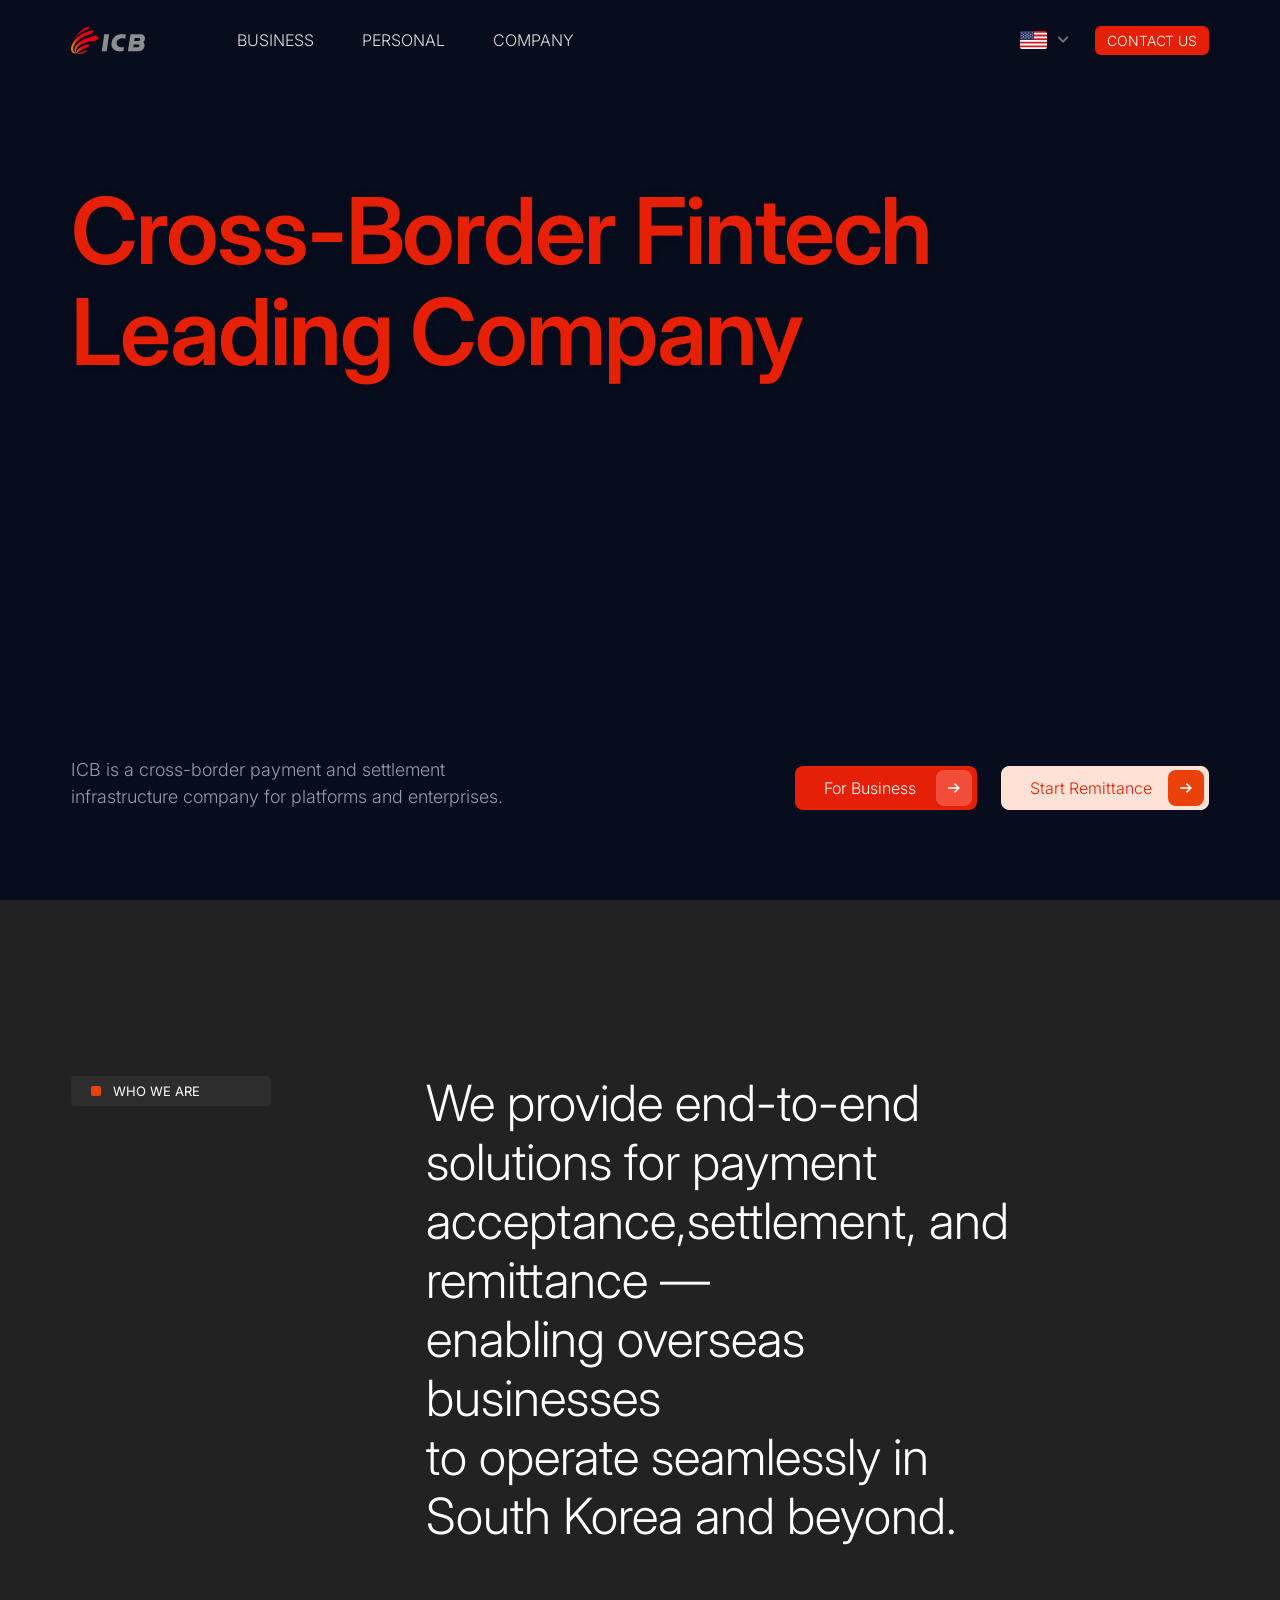
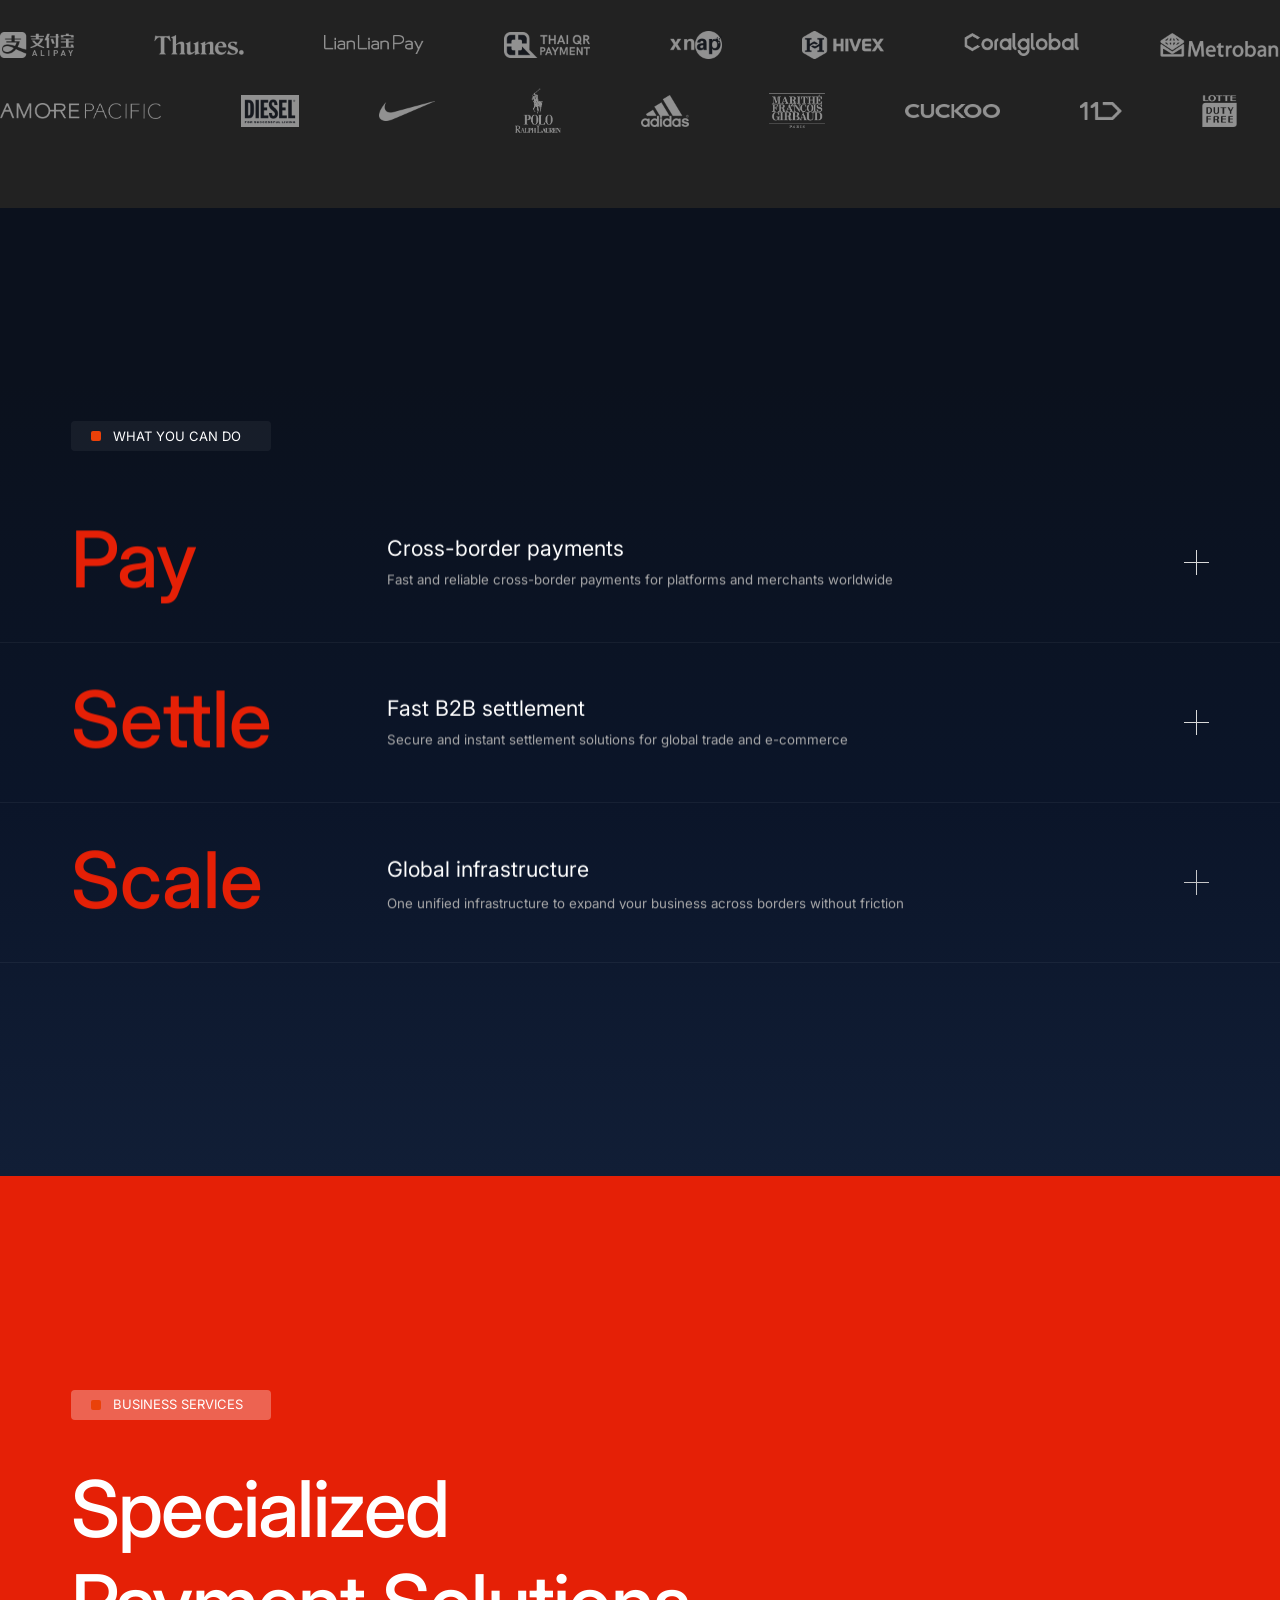
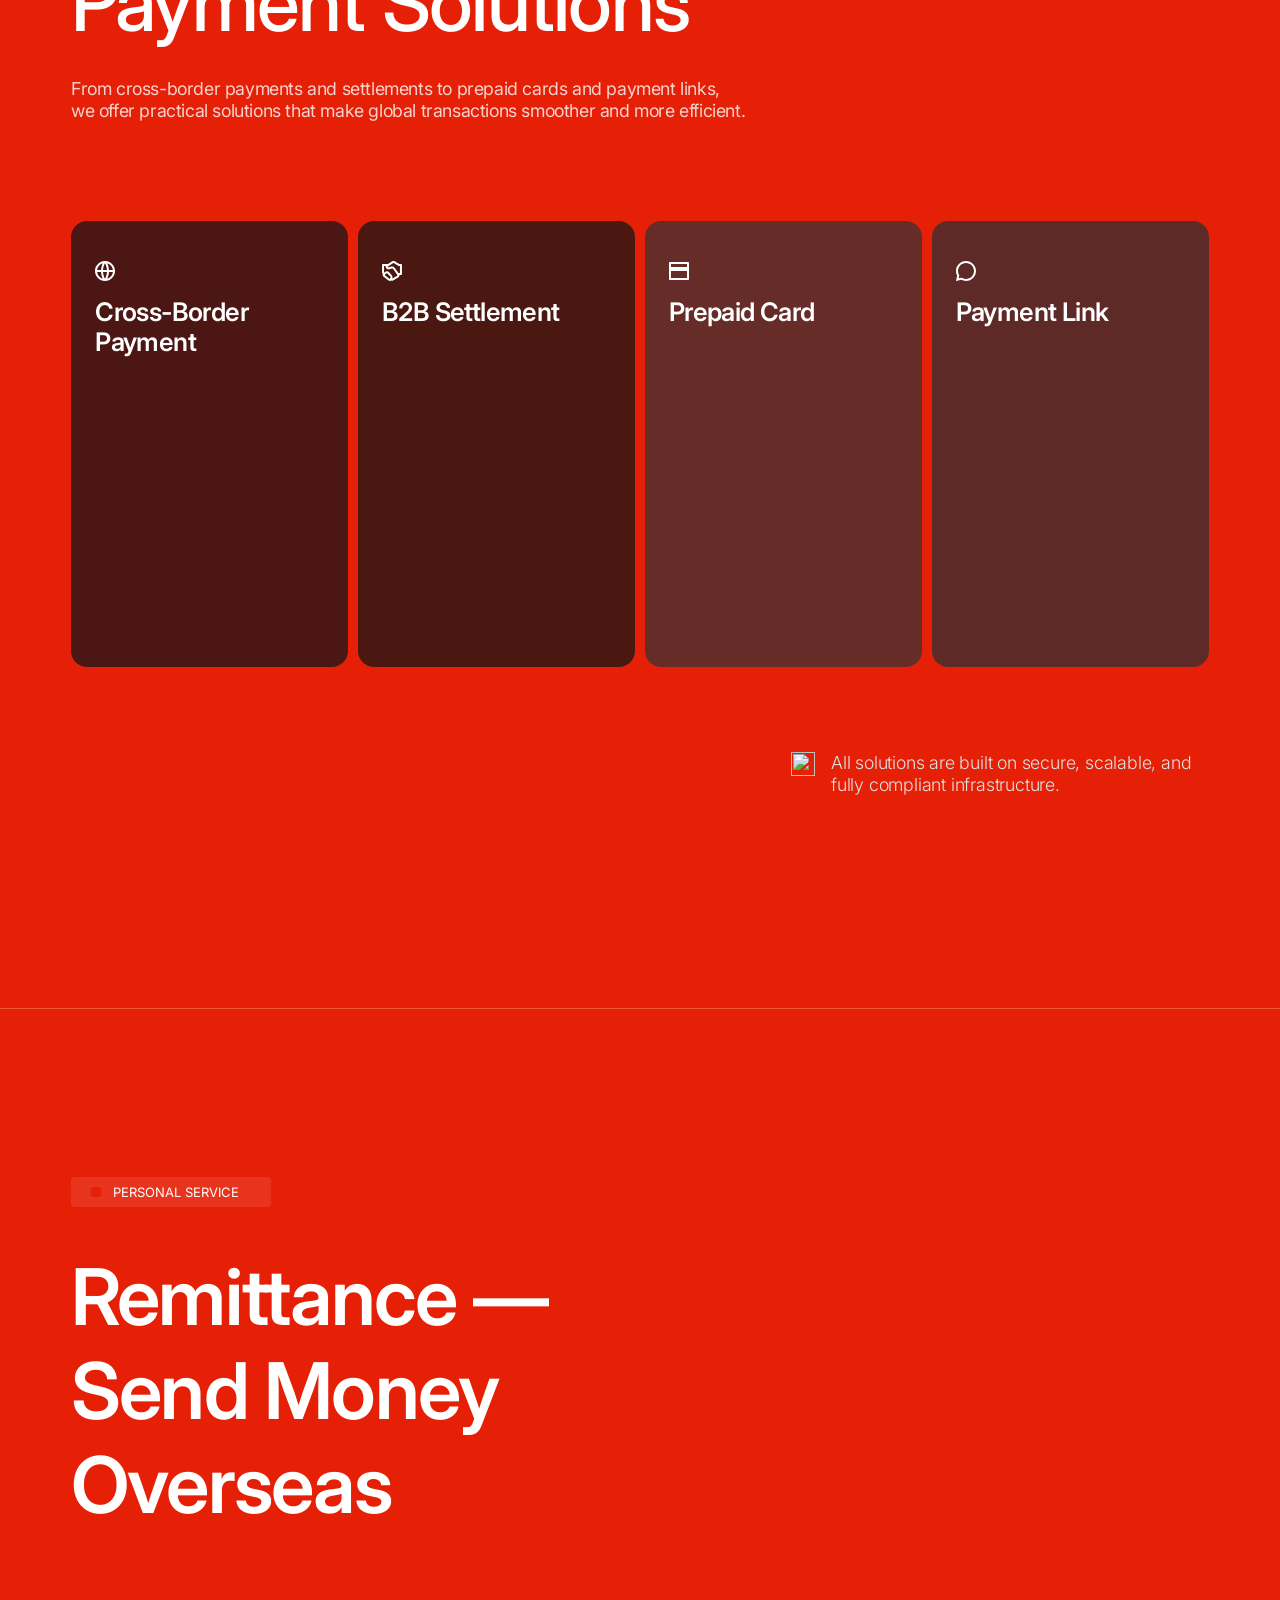
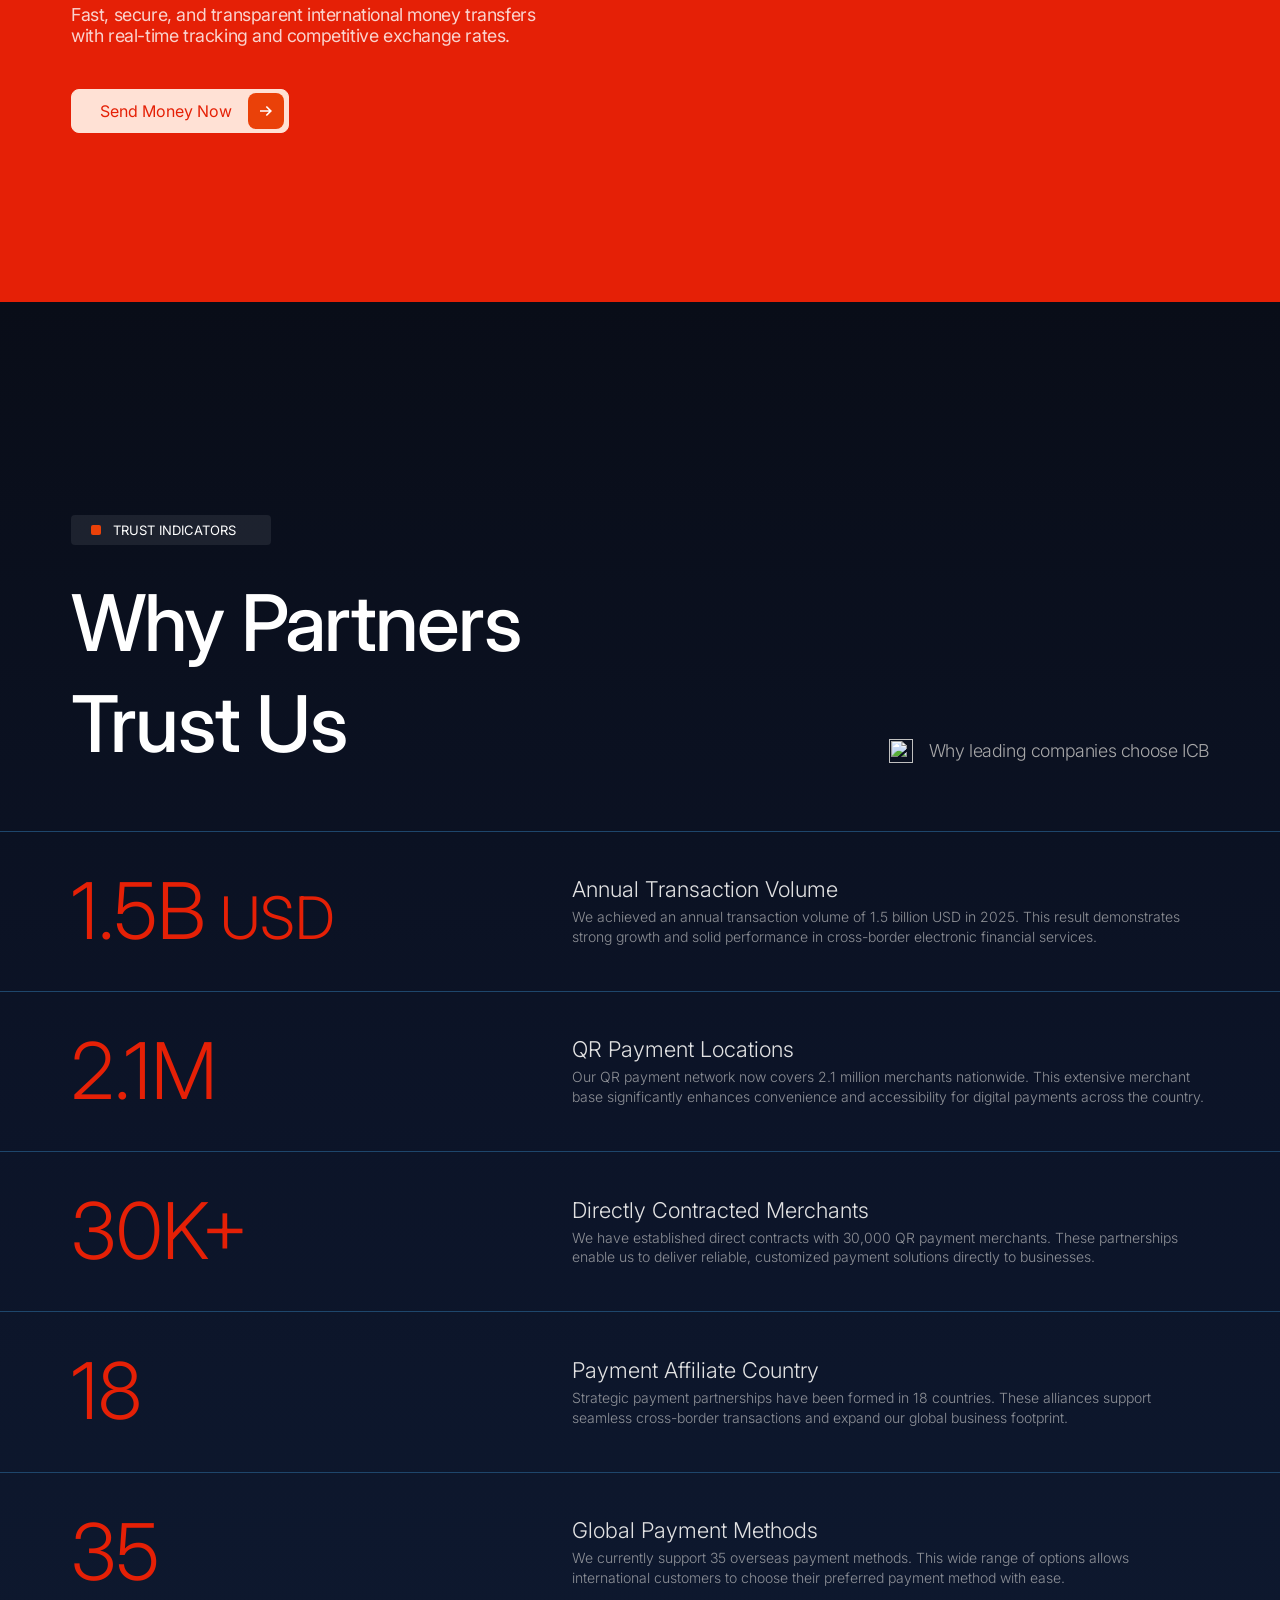
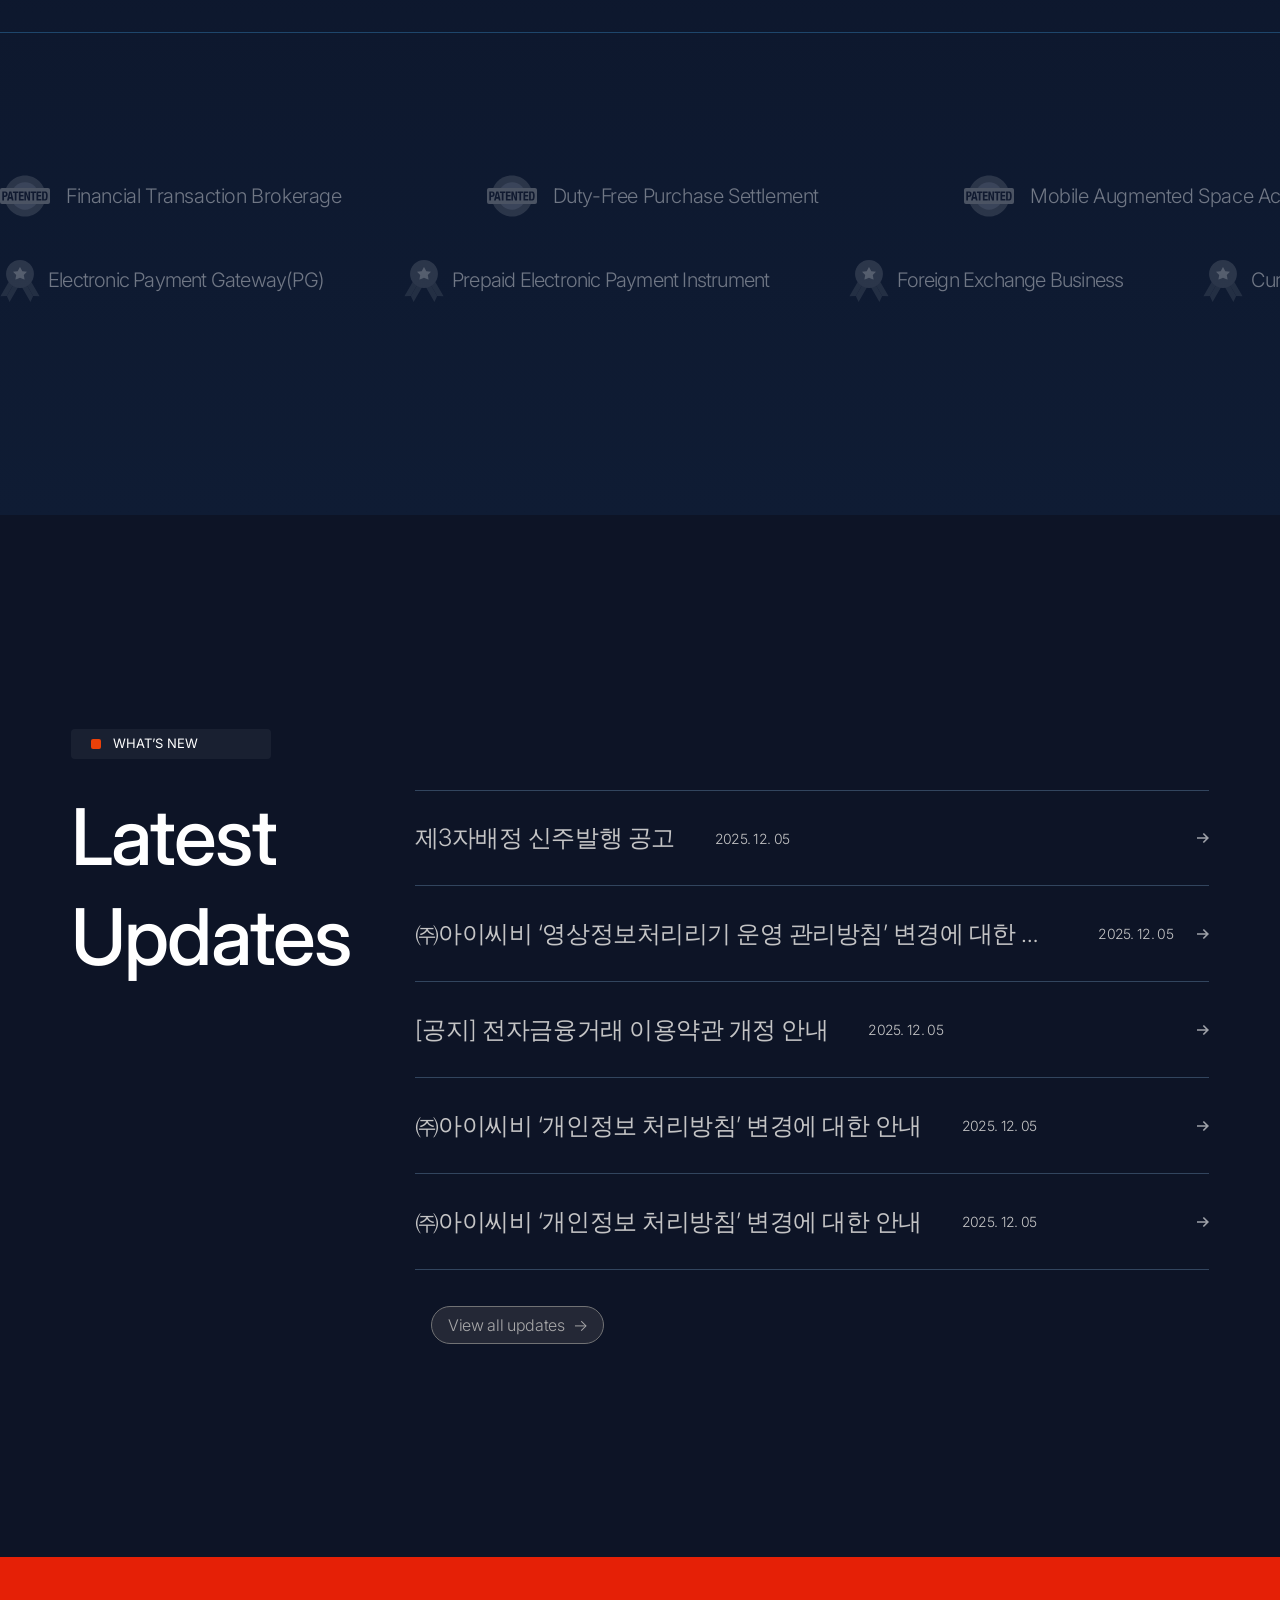
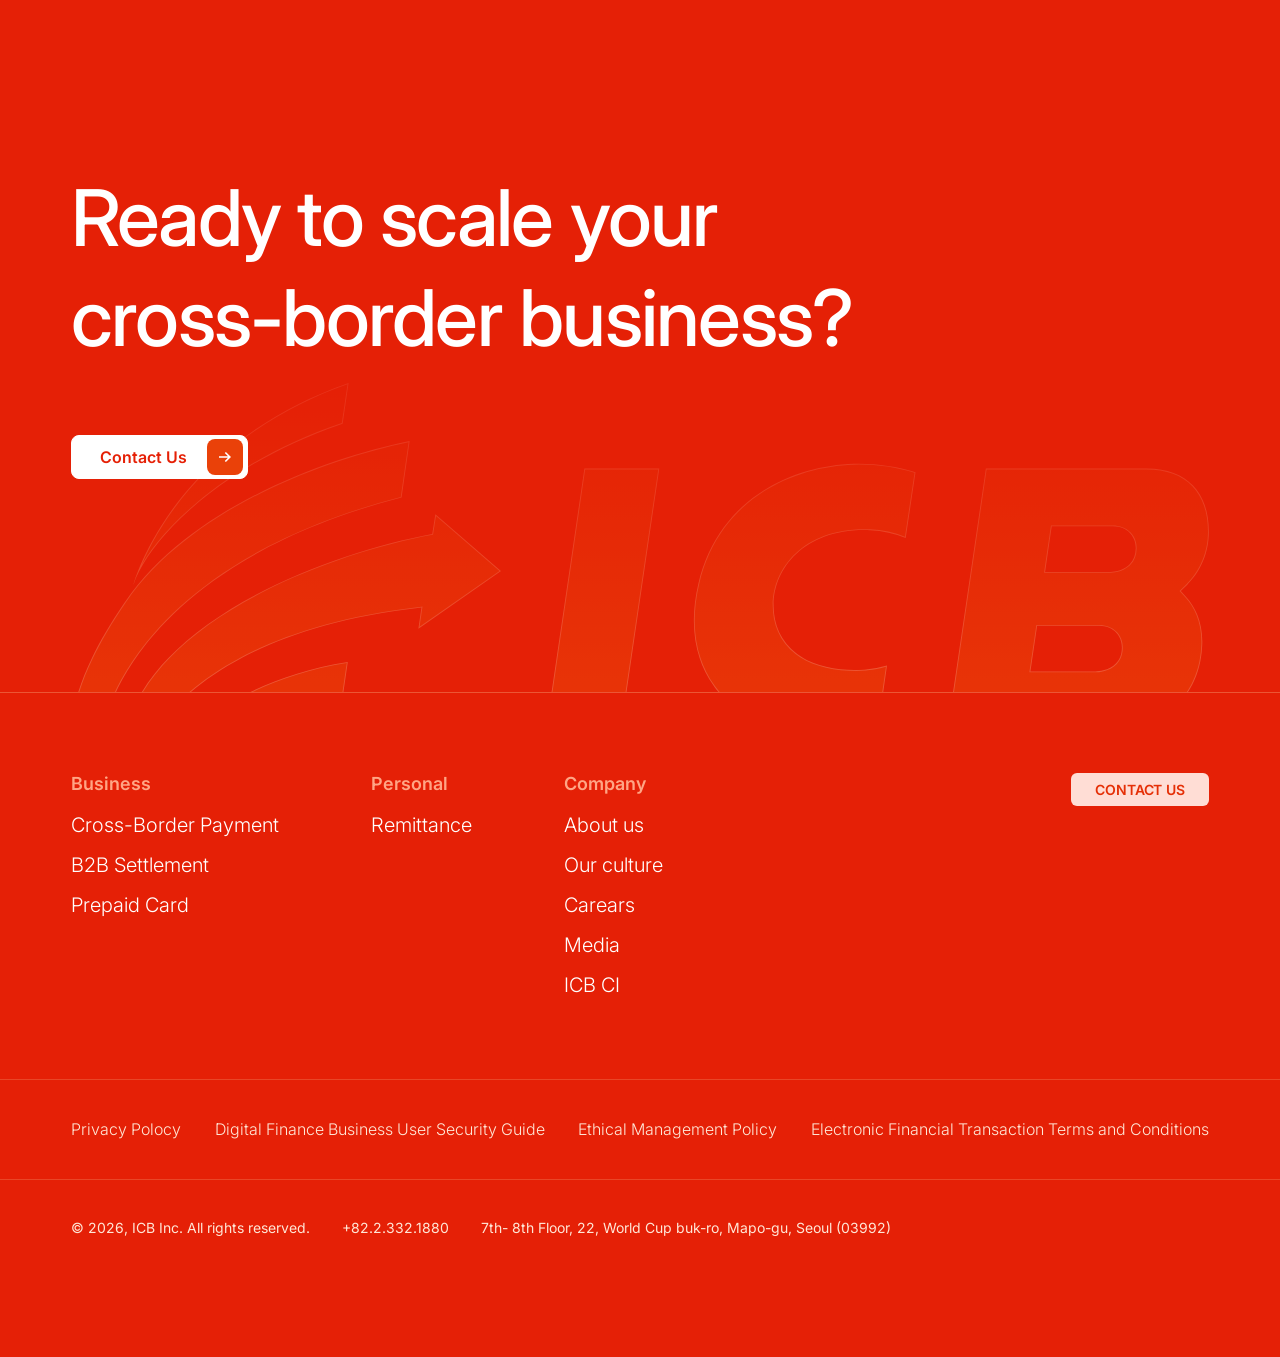
==== commit fbf578f0: "Add files via upload" ====
--- a/index.html
+++ b/index.html
@@ -7,6 +7,7 @@
 <link rel="preconnect" href="https://fonts.googleapis.com" />
 <link rel="preconnect" href="https://fonts.gstatic.com" crossorigin />
 <link href="https://fonts.googleapis.com/css2?family=Inter:wght@200;300;400;500;600&display=swap" rel="stylesheet" />
+<link rel="stylesheet" as="style" crossorigin href="https://cdn.jsdelivr.net/gh/orioncactus/pretendard@v1.3.9/dist/web/static/pretendard.min.css" />
 <link rel="stylesheet" href="css/hero.css" />
 </head>
 <body>
@@ -183,24 +184,33 @@
 
       <ul class="caplist">
         <li class="capitem">
-          <span class="hero-line capitem__reveal"><span class="hero-line-inner">
-            <span class="capitem__word">Pay</span>
-            <span class="capitem__desc">Cross-border payments</span>
-          </span></span>
+          <span class="capitem__main">
+            <span class="capitem__word hero-line"><span class="hero-line-inner">Pay</span></span>
+            <span class="capitem__text">
+              <span class="capitem__label hero-line"><span class="hero-line-inner">Cross-border payments</span></span>
+              <span class="capitem__sub hero-line"><span class="hero-line-inner" style="--delay:.1s">Fast and reliable cross-border payments for platforms and merchants worldwide</span></span>
+            </span>
+          </span>
           <span class="capitem__plus"><img src="assets/icon-plus.svg" alt="" /></span>
         </li>
         <li class="capitem">
-          <span class="hero-line capitem__reveal"><span class="hero-line-inner">
-            <span class="capitem__word">Settle</span>
-            <span class="capitem__desc">Fast B2B settlement</span>
-          </span></span>
+          <span class="capitem__main">
+            <span class="capitem__word hero-line"><span class="hero-line-inner">Settle</span></span>
+            <span class="capitem__text">
+              <span class="capitem__label hero-line"><span class="hero-line-inner">Fast B2B settlement</span></span>
+              <span class="capitem__sub hero-line"><span class="hero-line-inner" style="--delay:.1s">Secure and instant settlement solutions for global trade and e-commerce</span></span>
+            </span>
+          </span>
           <span class="capitem__plus"><img src="assets/icon-plus.svg" alt="" /></span>
         </li>
         <li class="capitem">
-          <span class="hero-line capitem__reveal"><span class="hero-line-inner">
-            <span class="capitem__word">Scale</span>
-            <span class="capitem__desc">Global infrastructure</span>
-          </span></span>
+          <span class="capitem__main">
+            <span class="capitem__word hero-line"><span class="hero-line-inner">Scale</span></span>
+            <span class="capitem__text">
+              <span class="capitem__label hero-line"><span class="hero-line-inner">Global infrastructure</span></span>
+              <span class="capitem__sub hero-line"><span class="hero-line-inner" style="--delay:.1s">One unified infrastructure to expand your business across borders without friction</span></span>
+            </span>
+          </span>
           <span class="capitem__plus"><img src="assets/icon-plus.svg" alt="" /></span>
         </li>
       </ul>
@@ -217,15 +227,19 @@
       </div>
 
       <h2 class="sec2__title">
-        <span class="hero-line"><span class="hero-line-inner">One Platform.</span></span>
-        <span class="hero-line"><span class="hero-line-inner" style="--delay:.15s">Every Payment.</span></span>
+        <span class="hero-line"><span class="hero-line-inner">Specialized</span></span>
+        <span class="hero-line"><span class="hero-line-inner" style="--delay:.15s">Payment Solutions</span></span>
       </h2>
 
+      <p class="sec2__sub">
+        <span class="hero-line"><span class="hero-line-inner">From cross-border payments and settlements to prepaid cards and payment links,</span></span>
+        <span class="hero-line"><span class="hero-line-inner" style="--delay:.1s">we offer practical solutions that make global transactions smoother and more efficient.</span></span>
+      </p>
+
       <div class="bizcards">
-        <article class="bizcard" data-idx="0" style="--card-bg:#111d36; --overlay-color:#00021a; --overlay-opacity:.7">
-          <video class="bizcard__video" src="assets/business-globe.mp4" autoplay loop muted playsinline></video>
+        <article class="bizcard" data-idx="0" style="--overlay-color:#00021a">
+          <video class="bizcard__video" src="assets/business-globe.mp4" loop muted playsinline preload="auto"></video>
           <div class="bizcard__overlay" aria-hidden="true"></div>
-          <div class="bizcard__cover" aria-hidden="true"></div>
           <div class="bizcard__body">
             <span class="bizcard__icon"><img src="assets/svg/icon-globe.svg" alt="" /></span>
             <h3 class="bizcard__title">Cross-Border Payment</h3>
@@ -237,10 +251,9 @@
           </span>
         </article>
 
-        <article class="bizcard" data-idx="1" style="--card-bg:#16233f; --overlay-color:#000416; --overlay-opacity:.8">
-          <video class="bizcard__video" src="assets/business-btob.mp4" autoplay loop muted playsinline></video>
+        <article class="bizcard" data-idx="1" style="--overlay-color:#000416">
+          <video class="bizcard__video" src="assets/business-btob.mp4" loop muted playsinline preload="auto"></video>
           <div class="bizcard__overlay" aria-hidden="true"></div>
-          <div class="bizcard__cover" aria-hidden="true"></div>
           <div class="bizcard__body">
             <span class="bizcard__icon"><img src="assets/svg/icon-btb.svg" alt="" /></span>
             <h3 class="bizcard__title">B2B Settlement</h3>
@@ -252,10 +265,9 @@
           </span>
         </article>
 
-        <article class="bizcard" data-idx="2" style="--card-bg:#192847; --overlay-color:#292336; --overlay-opacity:.5">
-          <video class="bizcard__video" src="assets/business-card.mp4" autoplay loop muted playsinline></video>
+        <article class="bizcard" data-idx="2" style="--overlay-color:#292336">
+          <video class="bizcard__video" src="assets/business-card.mp4" loop muted playsinline preload="auto"></video>
           <div class="bizcard__overlay" aria-hidden="true"></div>
-          <div class="bizcard__cover" aria-hidden="true"></div>
           <div class="bizcard__body">
             <span class="bizcard__icon"><img src="assets/svg/icon-credit-card.svg" alt="" /></span>
             <h3 class="bizcard__title">Prepaid Card</h3>
@@ -267,10 +279,9 @@
           </span>
         </article>
 
-        <article class="bizcard" data-idx="3" style="--card-bg:#212e48; --overlay-color:#1c1f35; --overlay-opacity:.5">
-          <video class="bizcard__video" src="assets/business-link.mp4" autoplay loop muted playsinline></video>
+        <article class="bizcard" data-idx="3" style="--overlay-color:#1c1f35">
+          <video class="bizcard__video" src="assets/business-link.mp4" loop muted playsinline preload="auto"></video>
           <div class="bizcard__overlay" aria-hidden="true"></div>
-          <div class="bizcard__cover" aria-hidden="true"></div>
           <div class="bizcard__body">
             <span class="bizcard__icon"><img src="assets/svg/icon-message.svg" alt="" /></span>
             <h3 class="bizcard__title">Payment Link</h3>
@@ -282,11 +293,20 @@
           </span>
         </article>
       </div>
+
+      <div class="sec2__note">
+        <span class="sec2__note-icon"><img src="assets/svg/icon-shield.svg" alt="" /></span>
+        <p class="sec2__note-text">All solutions are built on secure, scalable, and fully compliant infrastructure.</p>
+      </div>
     </div>
   </section>
 
   <!-- ============ Section 3 : Personal Service — Remittance ============ -->
   <section class="sec3" id="sec3">
+    <div class="sec3__bg" aria-hidden="true">
+      <video class="sec3__video" src="assets/debunk-table.mp4" autoplay loop muted playsinline></video>
+    </div>
+
     <div class="sec3__inner">
       <div class="tag tag--personal">
         <span class="tag__bg"></span>
@@ -294,33 +314,27 @@
         <span class="tag__label">PERSONAL SERVICE</span>
       </div>
 
-      <div class="sec3__main">
-        <div class="sec3__text">
-          <h2 class="sec3__title">
-            <span class="hero-line"><span class="hero-line-inner">Remittance —</span></span>
-            <span class="hero-line"><span class="hero-line-inner" style="--delay:.12s">Send Money</span></span>
-            <span class="hero-line"><span class="hero-line-inner" style="--delay:.24s">Overseas</span></span>
-          </h2>
-
-          <p class="sec3__subtitle">
-            <span class="hero-line"><span class="hero-line-inner" style="--delay:.4s">Fast and reliable international transfers</span></span>
-          </p>
-
-          <div class="sec3__cta">
-            <a class="btn btn--ghost" href="#">Send Money Now
-              <span class="ico">
-                <svg width="36" height="36" viewBox="0 0 36 36" fill="none" xmlns="http://www.w3.org/2000/svg">
-                  <rect width="36" height="36" rx="8" fill="#EA4109"/>
-                  <path class="ico-arrow" d="M12.0001 18.7856L12 17.2143H20.9373L17.7776 14.1111L18.9089 13L24 18L18.9089 23L17.7776 21.8888L20.9374 18.7857L12.0001 18.7856Z" fill="white"/>
-                </svg>
-              </span>
-            </a>
-          </div>
-        </div>
-
-        <div class="sec3__media">
-          <video class="sec3__video" src="assets/debunk-mobile.mp4" autoplay loop muted playsinline></video>
-        </div>
+      <h2 class="sec3__title">
+        <span class="hero-line"><span class="hero-line-inner">Remittance &mdash;</span></span>
+        <span class="hero-line"><span class="hero-line-inner" style="--delay:.12s">Send Money</span></span>
+        <span class="hero-line"><span class="hero-line-inner" style="--delay:.24s">Overseas</span></span>
+      </h2>
+
+      <p class="sec3__subtitle">
+        <span class="hero-line"><span class="hero-line-inner" style="--delay:.4s">Fast, secure, and transparent international money transfers</span></span>
+        <span class="hero-line"><span class="hero-line-inner" style="--delay:.5s">with real-time tracking and competitive exchange rates.</span></span>
+      </p>
+
+      <div class="sec3__cta">
+        <a class="btn btn--ghost" href="#">Send Money Now
+          <span class="ico">
+            <svg width="36" height="36" viewBox="0 0 36 36" fill="none" xmlns="http://www.w3.org/2000/svg">
+              <rect width="36" height="36" rx="8" fill="#EA4109"/>
+              <circle cx="18" cy="18" r="18" fill="#EA4109"/>
+              <path class="ico-arrow" d="M12.0001 18.7856L12 17.2143H20.9373L17.7776 14.1111L18.9089 13L24 18L18.9089 23L17.7776 21.8888L20.9374 18.7857L12.0001 18.7856Z" fill="white"/>
+            </svg>
+          </span>
+        </a>
       </div>
     </div>
   </section>
@@ -331,13 +345,19 @@
       <div class="tag tag--trust">
         <span class="tag__bg"></span>
         <span class="tag__dot"></span>
-        <span class="tag__label">TRUST INDICATERS</span>
-      </div>
-
-      <h2 class="sec4__title">
-        <span class="hero-line"><span class="hero-line-inner">Why Partners</span></span>
-        <span class="hero-line"><span class="hero-line-inner" style="--delay:.12s">Trust Us</span></span>
-      </h2>
+        <span class="tag__label">TRUST INDICATORS</span>
+      </div>
+
+      <div class="sec4__head">
+        <h2 class="sec4__title">
+          <span class="hero-line"><span class="hero-line-inner">Why Partners</span></span>
+          <span class="hero-line"><span class="hero-line-inner" style="--delay:.12s">Trust Us</span></span>
+        </h2>
+        <div class="sec4__note">
+          <span class="sec4__note-icon"><img src="assets/svg/icon-check.svg" alt="" /></span>
+          <p class="sec4__note-text">Why leading companies choose ICB</p>
+        </div>
+      </div>
     </div>
 
     <ul class="stats">
@@ -421,40 +441,45 @@
   <!-- ============ Section 5 : What's New — Latest Updates ============ -->
   <section class="sec5" id="sec5">
     <div class="sec5__inner">
-      <div class="sec5__head">
-        <div class="tag tag--news">
-          <span class="tag__bg"></span>
-          <span class="tag__dot"></span>
-          <span class="tag__label">WHAT&rsquo;S NEW</span>
-        </div>
+      <div class="tag tag--news">
+        <span class="tag__bg"></span>
+        <span class="tag__dot"></span>
+        <span class="tag__label">WHAT&rsquo;S NEW</span>
+      </div>
+
+      <div class="sec5__body">
         <h2 class="sec5__title">
           <span class="hero-line"><span class="hero-line-inner">Latest</span></span>
           <span class="hero-line"><span class="hero-line-inner" style="--delay:.12s">Updates</span></span>
         </h2>
-      </div>
-
-      <ul class="news">
-        <li class="news__item"><a class="news__link" href="#">
-          <span class="news__meta"><span class="news__date">2025. 12. 05</span><span class="news__text">제3자배정 신주발행 공고</span></span>
-          <span class="news__arrow"><img src="assets/svg/icon-arrow-sm.svg" alt="" /></span>
-        </a></li>
-        <li class="news__item"><a class="news__link" href="#">
-          <span class="news__meta"><span class="news__date">2025. 12. 05</span><span class="news__text">㈜아이씨비 &lsquo;영상정보처리리기 운영 관리방침&rsquo; 변경에 대한 안내</span></span>
-          <span class="news__arrow"><img src="assets/svg/icon-arrow-sm.svg" alt="" /></span>
-        </a></li>
-        <li class="news__item"><a class="news__link" href="#">
-          <span class="news__meta"><span class="news__date">2025. 12. 05</span><span class="news__text">[공지] 전자금융거래 이용약관 개정 안내</span></span>
-          <span class="news__arrow"><img src="assets/svg/icon-arrow-sm.svg" alt="" /></span>
-        </a></li>
-        <li class="news__item"><a class="news__link" href="#">
-          <span class="news__meta"><span class="news__date">2025. 12. 05</span><span class="news__text">㈜아이씨비 &lsquo;개인정보 처리방침&rsquo; 변경에 대한 안내</span></span>
-          <span class="news__arrow"><img src="assets/svg/icon-arrow-sm.svg" alt="" /></span>
-        </a></li>
-        <li class="news__item"><a class="news__link" href="#">
-          <span class="news__meta"><span class="news__date">2025. 12. 05</span><span class="news__text">㈜아이씨비 &lsquo;개인정보 처리방침&rsquo; 변경에 대한 안내</span></span>
-          <span class="news__arrow"><img src="assets/svg/icon-arrow-sm.svg" alt="" /></span>
-        </a></li>
-      </ul>
+
+        <div class="sec5__main">
+          <ul class="news">
+            <li class="news__item"><a class="news__link" href="#">
+              <span class="news__meta"><span class="news__text">제3자배정 신주발행 공고</span><span class="news__date">2025. 12. 05</span></span>
+              <span class="news__arrow"><img src="assets/svg/icon-arrow-sm.svg" alt="" /></span>
+            </a></li>
+            <li class="news__item"><a class="news__link" href="#">
+              <span class="news__meta"><span class="news__text">㈜아이씨비 &lsquo;영상정보처리리기 운영 관리방침&rsquo; 변경에 대한 안내</span><span class="news__date">2025. 12. 05</span></span>
+              <span class="news__arrow"><img src="assets/svg/icon-arrow-sm.svg" alt="" /></span>
+            </a></li>
+            <li class="news__item"><a class="news__link" href="#">
+              <span class="news__meta"><span class="news__text">[공지] 전자금융거래 이용약관 개정 안내</span><span class="news__date">2025. 12. 05</span></span>
+              <span class="news__arrow"><img src="assets/svg/icon-arrow-sm.svg" alt="" /></span>
+            </a></li>
+            <li class="news__item"><a class="news__link" href="#">
+              <span class="news__meta"><span class="news__text">㈜아이씨비 &lsquo;개인정보 처리방침&rsquo; 변경에 대한 안내</span><span class="news__date">2025. 12. 05</span></span>
+              <span class="news__arrow"><img src="assets/svg/icon-arrow-sm.svg" alt="" /></span>
+            </a></li>
+            <li class="news__item"><a class="news__link" href="#">
+              <span class="news__meta"><span class="news__text">㈜아이씨비 &lsquo;개인정보 처리방침&rsquo; 변경에 대한 안내</span><span class="news__date">2025. 12. 05</span></span>
+              <span class="news__arrow"><img src="assets/svg/icon-arrow-sm.svg" alt="" /></span>
+            </a></li>
+          </ul>
+
+          <a class="news__more" href="#">View all updates <span class="news__more-arrow">&rarr;</span></a>
+        </div>
+      </div>
     </div>
   </section>
 
--- a/css/hero.css
+++ b/css/hero.css
@@ -301,7 +301,7 @@
 }
 .tag {
   position: relative;
-  width: 155px;
+  width: 200px;
   height: 30px;
   flex: 0 0 auto;
   display: flex;
@@ -313,8 +313,8 @@
 }
 .is-visible .tag { opacity: 1; transform: translateY(0); }
 .tag__bg { position: absolute; inset: 0; background: #fff; opacity: .05; border-radius: 4px; }
-.tag__dot { position: absolute; left: 16px; top: 10px; width: 10px; height: 10px; border-radius: 2px; background: var(--orange-500); }
-.tag__label { position: absolute; left: 38px; font-size: 13px; font-weight: 400; line-height: 1.1; color: #fff; white-space: nowrap; }
+.tag__dot { position: absolute; left: 20px; top: 10px; width: 10px; height: 10px; border-radius: 2px; background: var(--orange-500); }
+.tag__label { position: absolute; left: 42px; font-size: 13px; font-weight: 400; line-height: 1.1; color: #fff; white-space: nowrap; }
 
 .hero2-lead {
   width: min(783px, 100%);
@@ -345,14 +345,15 @@
 
 /* ============ Section 1 : What you can do ============ */
 .sec1 {
-  position: relative;
+  position: sticky;
+  top: 0; /* JS sets a negative top so the section bottom-aligns when pinned */
   z-index: 1;
   background: linear-gradient(180deg, #0b111d 18.15%, #0b1529 61.63%, #111e36 100%);
   padding: clamp(100px, 16.67vw, 240px) 0;
 }
 .sec1__inner { width: 100%; max-width: var(--maxw); margin: 0 auto; }
 
-.sec1 .tag--wide { width: 194px; margin: 0 var(--pad) clamp(24px, 4vh, 32px); }
+.sec1 .tag--wide { width: 200px; margin: 0 var(--pad) clamp(24px, 4vh, 32px); }
 .sec1 .tag--wide .tag__bg { width: 100%; }
 .sec1 .tag--wide .tag__dot { left: 20px; }
 .sec1 .tag--wide .tag__label { left: 42px; }
@@ -372,16 +373,42 @@
 .capitem:nth-child(2) { --delay: .5s; }
 .capitem:nth-child(3) { --delay: 1s; }
 
-/* clip-mask rise for each row's text */
-.capitem__reveal { display: block; font-size: clamp(44px, 6.11vw, 88px); padding-bottom: .14em; }
-.capitem__reveal .hero-line-inner {
-  display: flex;
-  align-items: center;
-  gap: clamp(20px, 3.9vw, 56px);
-  transition-duration: .5s;
-}
-.capitem__word { font-weight: 500; font-size: 1em; line-height: 1.1; color: var(--orange); }
-.capitem__desc { font-weight: 200; font-size: .4545em; line-height: 1.2; color: #fff; white-space: nowrap; }
+/* left group : big word + right two-line text block */
+.capitem__main {
+  display: flex;
+  align-items: center;
+  gap: clamp(24px, 3.9vw, 56px);
+  min-width: 0;
+}
+.capitem__word {
+  flex: 0 0 auto;
+  width: clamp(150px, 20.8vw, 300px);
+  font-weight: 500;
+  font-size: clamp(44px, 6.11vw, 88px);
+  line-height: 1.1;
+  color: var(--orange);
+}
+.capitem__text {
+  display: flex;
+  flex-direction: column;
+  gap: 8px;
+  min-width: 0;
+}
+/* two right lines : each rises one at a time via the clip mask */
+.capitem__label {
+  font-weight: 400;
+  font-size: clamp(18px, 1.67vw, 24px);
+  line-height: 1.2;
+  color: #fff;
+  white-space: nowrap;
+}
+.capitem__sub {
+  font-weight: 400;
+  font-size: clamp(13px, 1.04vw, 15px);
+  line-height: 1.2;
+  color: #a8a8a9;
+  white-space: nowrap;
+}
 
 .capitem__plus {
   flex: 0 0 auto;
@@ -396,7 +423,7 @@
 /* ============ Section 2 — Business Services ============ */
 .sec2 {
   position: relative;
-  z-index: 1;
+  z-index: 2;
   background: #e52006;
   padding: clamp(100px, 16.67vw, 240px) 0;
 }
@@ -412,34 +439,65 @@
 .sec2 .tag--biz .tag__label { left: 42px; }
 
 .sec2__title {
-  margin: clamp(32px, 5vh, 56px) 0 clamp(48px, 7vw, 88px);
+  margin: clamp(32px, 3.33vw, 48px) 0 0;
   font-weight: 500;
   font-size: clamp(40px, 6.11vw, 88px);
   line-height: 1.2;
   letter-spacing: -1.76px;
   color: #fff;
 }
-
-.bizcards { display: flex; align-items: stretch; gap: clamp(8px, .74vw, 11px); }
+/* cancel the clip wrapper's bottom padding so vertical rhythm matches Figma */
+.sec2__title .hero-line,
+.sec2__sub .hero-line { margin-bottom: -.08em; }
+.sec2__sub {
+  margin: clamp(20px, 2.22vw, 32px) 0 0;
+  max-width: 811px;
+  font-weight: 400;
+  font-size: clamp(16px, 1.39vw, 20px);
+  line-height: 1.2;
+  letter-spacing: -.4px;
+  color: #fff;
+  opacity: .8;
+}
+
+.bizcards {
+  display: flex;
+  align-items: flex-start;
+  gap: clamp(8px, .74vw, 11px);
+  margin-top: clamp(56px, 7.78vw, 112px);
+  /* lock the row to its resting height so the hover-expanded card overflows
+     downward instead of growing the row and pushing the note below it */
+  height: clamp(360px, 34.86vw, 502px);
+}
 
 .bizcard {
   position: relative;
-  flex: 1 1 0;
-  height: clamp(420px, 35.4vw, 510px);
+  /* flex-grow acts as the width ratio; all cards equal in the resting state */
+  flex: 312 1 0;
+  height: clamp(360px, 34.86vw, 502px);
   overflow: hidden;
   isolation: isolate;
-  border-radius: 4px;
+  border-radius: 16px;
+  background: var(--orange-500);
+  cursor: pointer;
   transform: translateY(80px);
   opacity: 0;
-  transition: transform .9s cubic-bezier(.16, 1, .3, 1),
-              opacity .55s ease,
-              box-shadow .4s ease;
+  transition: flex-grow .6s cubic-bezier(.16, 1, .3, 1),
+              height .6s cubic-bezier(.16, 1, .3, 1),
+              transform .9s cubic-bezier(.16, 1, .3, 1),
+              opacity .55s ease;
 }
 .bizcard.is-visible { transform: translateY(0); opacity: 1; }
-.bizcard.is-visible:hover {
-  transform: translateY(-6px);
-  box-shadow: 0 18px 40px -20px rgba(0, 0, 0, .45);
-  transition: transform .4s cubic-bezier(.16, 1, .3, 1), box-shadow .4s ease;
+
+/* Wondershare-style accordion: hovering the row collapses every card,
+   then the hovered card expands wider + taller and plays its video */
+.bizcards:hover .bizcard {
+  flex-grow: 262;
+  height: clamp(228px, 21.94vw, 316px);
+}
+.bizcards:hover .bizcard:hover {
+  flex-grow: 450;
+  height: clamp(380px, 37.08vw, 534px);
 }
 
 .bizcard__video {
@@ -455,30 +513,21 @@
   position: absolute;
   inset: 0;
   background: var(--overlay-color, #00021a);
-  opacity: var(--overlay-opacity, .55);
+  opacity: .68;
   z-index: 2;
   pointer-events: none;
-}
-.bizcard__cover {
-  position: absolute;
-  inset: 0;
-  background: var(--card-bg, #111d36);
-  z-index: 3;
-  pointer-events: none;
-  opacity: 0; /* video shown while the card rises */
-  transition: opacity .35s cubic-bezier(.16, 1, .3, 1);
-}
-/* card lands -> flip to the front face */
-.bizcard.is-settled .bizcard__cover { opacity: 1; }
-/* hover reveals the video again */
-.bizcard.is-settled:hover .bizcard__cover { opacity: 0; }
-
-.bizcard__body { position: relative; z-index: 4; padding: 48px 32px 0; }
+  transition: opacity .55s ease;
+}
+/* active card brightens, the others darken further */
+.bizcards:hover .bizcard .bizcard__overlay { opacity: .78; }
+.bizcards:hover .bizcard:hover .bizcard__overlay { opacity: .34; }
+
+.bizcard__body { position: relative; z-index: 4; padding: 40px 24px 0; }
 .bizcard__icon { display: block; width: 20px; height: 20px; }
 .bizcard__icon img { width: 100%; height: 100%; display: block; }
 .bizcard__title {
-  margin: 28px 0 0;
-  max-width: 70%;
+  margin: 16px 0 0;
+  max-width: 80%;
   font-weight: 600;
   font-size: clamp(22px, 2vw, 30px);
   line-height: 1.2;
@@ -493,19 +542,24 @@
   line-height: 1.4;
   letter-spacing: -.36px;
   color: #fff;
-  opacity: .7;
-}
+  opacity: 0;
+  transition: opacity .4s ease;
+}
+/* description + Learn More only appear on the expanded card */
+.bizcards:hover .bizcard:hover .bizcard__desc { opacity: .7; }
 .bizcard__more {
   position: absolute;
-  right: 40px;
+  right: 32px;
   bottom: 32px;
   z-index: 4;
   display: flex;
   flex-direction: column;
   align-items: flex-end;
   gap: 4px;
-  opacity: .8;
-}
+  opacity: 0;
+  transition: opacity .4s ease;
+}
+.bizcards:hover .bizcard:hover .bizcard__more { opacity: .9; }
 .bizcard__arrow { display: block; width: 20px; height: 20px; }
 .bizcard__arrow img { width: 100%; height: 100%; display: block; }
 .bizcard__pill {
@@ -521,40 +575,109 @@
   white-space: nowrap;
 }
 
+/* secure-infrastructure note, right-aligned below the cards */
+.sec2__note {
+  display: flex;
+  align-items: flex-start;
+  gap: 16px;
+  width: clamp(360px, 32.64vw, 470px);
+  margin-left: auto;
+  margin-top: clamp(48px, 6.67vw, 96px);
+}
+.sec2__note-icon { flex: 0 0 auto; width: 24px; height: 24px; }
+.sec2__note-icon img { width: 100%; height: 100%; display: block; }
+.sec2__note-text {
+  margin: 0;
+  font-weight: 300;
+  font-size: clamp(16px, 1.39vw, 20px);
+  line-height: 1.2;
+  letter-spacing: -.2px;
+  color: #e1e1e2;
+}
+
 /* ============ Section 3 — Personal Service / Remittance ============ */
 .sec3 {
+  position: sticky;
+  top: 0; /* JS sets a negative top so the section bottom-aligns when pinned */
+  z-index: 3;
+  height: clamp(720px, 69.79vw, 1005px);
+  background: #e52006;
+  border-top: 1px solid #ec5635;
+  overflow: hidden;
+}
+/* full-bleed background video */
+.sec3__bg { position: absolute; inset: 0; overflow: hidden; }
+.sec3__video { width: 100%; height: 100%; object-fit: cover; display: block; }
+
+.sec3__inner {
   position: relative;
   z-index: 1;
-  background: #e52006;
-  border-top: 1px solid #ec5635;
+  width: 100%;
+  max-width: var(--maxw);
+  height: 100%;
+  margin: 0 auto;
+  padding: clamp(120px, 13.13vw, 189px) var(--pad) 0;
+  display: flex;
+  flex-direction: column;
+  align-items: flex-start;
+}
+
+.sec3 .tag--personal { width: 200px; }
+.sec3 .tag--personal .tag__bg { width: 100%; background: #ed6351; opacity: .3; }
+.sec3 .tag--personal .tag__dot { left: 20px; background: var(--orange); }
+.sec3 .tag--personal .tag__label { left: 42px; }
+
+.sec3__title {
+  margin: clamp(28px, 3.33vw, 48px) 0 0;
+  font-weight: 600;
+  font-size: clamp(48px, 6.11vw, 88px);
+  line-height: 1.2;
+  letter-spacing: -1.76px;
+  color: #fff;
+}
+.sec3__title .hero-line { margin-bottom: -.08em; }
+
+.sec3__subtitle {
+  margin: clamp(40px, 5.56vw, 80px) 0 0;
+  max-width: 647px;
+  font-weight: 400;
+  font-size: clamp(16px, 1.39vw, 20px);
+  line-height: 1.2;
+  letter-spacing: -.4px;
+  color: #fff;
+  opacity: .8;
+}
+.sec3__subtitle .hero-line { margin-bottom: -.08em; }
+
+.sec3__cta { margin: clamp(28px, 3.4vw, 49px) 0 0; }
+.sec3__cta .btn { font-size: 16px; font-weight: 400; }
+
+/* ============ Section 4 — Trust Indicators ============ */
+.sec4 {
+  position: relative;
+  z-index: 4;
+  background: linear-gradient(180deg, #090d18 0%, #0c1428 45%, #0f1c34 100%);
   padding: clamp(100px, 16.67vw, 240px) 0;
 }
-.sec3__inner {
+.sec4__inner {
   width: 100%;
   max-width: var(--maxw);
   margin: 0 auto;
   padding: 0 var(--pad);
 }
-.sec3__main {
-  display: flex;
-  align-items: flex-start;
-  gap: clamp(32px, 3.75vw, 54px);
-}
-/* text column matches the video height so the CTA can pin to its bottom line */
-.sec3__text {
-  flex: 1 1 auto;
-  min-width: 0;
-  display: flex;
-  flex-direction: column;
-  min-height: calc(clamp(280px, 30.69vw, 442px) * 530 / 442);
-}
-
-.sec3 .tag--personal { width: 196px; margin-bottom: clamp(28px, 3.33vw, 48px); }
-.sec3 .tag--personal .tag__bg { width: 100%; opacity: .3; }
-.sec3 .tag--personal .tag__dot { left: 20px; }
-.sec3 .tag--personal .tag__label { left: 42px; }
-
-.sec3__title {
+.sec4 .tag--trust { width: 200px; }
+.sec4 .tag--trust .tag__bg { width: 100%; opacity: .08; }
+.sec4 .tag--trust .tag__dot { left: 20px; }
+.sec4 .tag--trust .tag__label { left: 42px; }
+
+.sec4__head {
+  display: flex;
+  align-items: flex-end;
+  justify-content: space-between;
+  gap: clamp(24px, 4vw, 60px);
+  margin: clamp(24px, 3.5vh, 40px) 0 clamp(40px, 6vh, 60px);
+}
+.sec4__title {
   margin: 0;
   font-weight: 500;
   font-size: clamp(48px, 6.11vw, 88px);
@@ -562,55 +685,22 @@
   letter-spacing: -1.76px;
   color: #fff;
 }
-.sec3__subtitle {
-  /* Figma gap is 109px from the title box; our title renders ~21px taller
-     (clip padding-bottom on 3 lines), so trim the gap to land at the same spot */
-  margin: clamp(48px, 6.11vw, 88px) 0 0;
-  font-weight: 200;
-  font-size: clamp(18px, 1.67vw, 24px);
-  line-height: 1.2;
-  letter-spacing: -.48px;
-  color: #fff;
-  opacity: .8;
-}
-.sec3__cta { margin-top: auto; }   /* pinned to the bottom = video bottom line */
-.sec3__cta .btn { font-size: 16px; font-weight: 300; }
-
-.sec3__media {
-  flex: 0 0 auto;
-  align-self: flex-end;            /* video bottom aligns to the CTA bottom line */
-  width: clamp(280px, 30.69vw, 442px);
-  aspect-ratio: 442 / 530;
-  border-radius: 4px;
-  overflow: hidden;
-}
-.sec3__video { width: 100%; height: 100%; object-fit: cover; display: block; }
-
-/* ============ Section 4 — Trust Indicators ============ */
-.sec4 {
-  position: relative;
-  z-index: 1;
-  background: linear-gradient(180deg, #090d18 0%, #0c1428 45%, #0f1c34 100%);
-  padding: clamp(100px, 16.67vw, 240px) 0;
-}
-.sec4__inner {
-  width: 100%;
-  max-width: var(--maxw);
-  margin: 0 auto;
-  padding: 0 var(--pad);
-}
-.sec4 .tag--trust { width: 193px; }
-.sec4 .tag--trust .tag__bg { width: 100%; opacity: .08; }
-.sec4 .tag--trust .tag__dot { left: 20px; }
-.sec4 .tag--trust .tag__label { left: 42px; }
-
-.sec4__title {
-  margin: clamp(24px, 3.5vh, 40px) 0 clamp(40px, 6vh, 60px);
-  font-weight: 500;
-  font-size: clamp(48px, 6.11vw, 88px);
-  line-height: 1.2;
-  letter-spacing: -1.76px;
-  color: #fff;
+.sec4__note {
+  display: flex;
+  align-items: center;
+  gap: 16px;
+  padding-bottom: clamp(8px, 1.2vw, 14px);
+}
+.sec4__note-icon { flex: 0 0 auto; width: 24px; height: 24px; }
+.sec4__note-icon img { display: block; width: 100%; height: 100%; }
+.sec4__note-text {
+  margin: 0;
+  font-weight: 300;
+  font-size: clamp(16px, 1.39vw, 20px);
+  line-height: 1.2;
+  letter-spacing: -.4px;
+  color: #a8a8a9;
+  white-space: nowrap;
 }
 
 /* ---- stat rows (number + label + desc each clip-rise separately) ---- */
@@ -650,7 +740,7 @@
 
 .stat__num {
   font-weight: 300;
-  font-size: clamp(56px, 6.7vw, 96px);
+  font-size: clamp(56px, 6.11vw, 88px);
   line-height: 1.1;
   color: var(--orange);
   white-space: nowrap;
@@ -698,7 +788,7 @@
 /* ============ Section 5 — What's New / Latest Updates ============ */
 .sec5 {
   position: relative;
-  z-index: 1;
+  z-index: 5;
   background: #0d1426;
   padding: clamp(100px, 16.67vw, 240px) 0;
 }
@@ -707,48 +797,63 @@
   max-width: var(--maxw);
   margin: 0 auto;
   padding: 0 var(--pad);
+}
+.sec5 .tag--news { width: 200px; }
+.sec5 .tag--news .tag__bg { width: 100%; opacity: .05; }
+.sec5 .tag--news .tag__dot { left: 20px; }
+.sec5 .tag--news .tag__label { left: 42px; }
+.sec5__body {
   display: flex;
   align-items: flex-start;
   justify-content: space-between;
   gap: clamp(40px, 5vw, 80px);
-}
-.sec5 .tag--news { width: 193px; }
-.sec5 .tag--news .tag__bg { width: 100%; opacity: .05; }
-.sec5 .tag--news .tag__dot { left: 20px; }
-.sec5 .tag--news .tag__label { left: 42px; }
+  margin-top: clamp(24px, 3.5vh, 48px);
+}
 .sec5__title {
-  margin-top: clamp(24px, 3.5vh, 48px);
+  flex: 0 0 auto;
+  margin: 0;
   font-weight: 500;
   font-size: clamp(48px, 6.11vw, 88px);
   line-height: 1.2;
   letter-spacing: -1.76px;
   color: #fff;
 }
-
-.news { flex: 0 1 845px; list-style: none; }
+.sec5__main { flex: 1 1 auto; min-width: 0; }
+
+.news { list-style: none; }
 .news__item { display: block; }
+.news__item:first-child .news__link { border-top: 1px solid #32455e; }
 .news__link {
   display: flex;
   align-items: center;
   justify-content: space-between;
   gap: 24px;
-  height: 88px;
+  height: 96px;
+  padding: 0;
   border-bottom: 1px solid #32455e;
   text-decoration: none;
-}
-.news__meta { display: flex; align-items: center; gap: clamp(20px, 2.8vw, 40px); min-width: 0; }
+  transition: background .3s ease, padding-left .3s ease;
+}
+.news__meta { display: flex; align-items: center; gap: 40px; min-width: 0; }
 .news__date { flex: 0 0 auto; font-weight: 300; font-size: 14px; letter-spacing: -.7px; color: #c4c4c5; }
 .news__text {
-  font-weight: 300;
-  font-size: 20px;
-  letter-spacing: -.4px;
+  flex: 0 1 auto;
+  min-width: 0;
+  font-family: "Pretendard", "Inter", sans-serif;
+  font-weight: 300;
+  font-size: 24px;
+  letter-spacing: -.48px;
   color: #c4c4c5;
   white-space: nowrap;
   overflow: hidden;
   text-overflow: ellipsis;
   transition: color .3s ease;
 }
-.news__link:hover .news__text { color: #fff; }
+.news__link:hover {
+  background: #192136;
+  padding-left: 16px;
+}
+.news__link:hover .news__text { color: #fff; font-weight: 400; }
 .news__arrow {
   flex: 0 0 auto;
   width: 12px;
@@ -759,10 +864,30 @@
 .news__arrow img { display: block; width: 100%; height: 100%; }
 .news__link:hover .news__arrow { opacity: 1; transform: translateX(4px); }
 
+.news__more {
+  display: inline-flex;
+  align-items: center;
+  gap: 8px;
+  margin: clamp(32px, 4vh, 48px) 0 0 16px;
+  padding: 8px 16px;
+  background: #242836;
+  border: 1px solid #717274;
+  border-radius: 20px;
+  font-weight: 300;
+  font-size: 16px;
+  letter-spacing: -.32px;
+  color: #a8a8a9;
+  text-decoration: none;
+  transition: background .3s ease, color .3s ease, border-color .3s ease;
+}
+.news__more-arrow { transition: transform .3s ease; }
+.news__more:hover { background: #2e3342; color: #fff; border-color: #a8a8a9; }
+.news__more:hover .news__more-arrow { transform: translateX(4px); }
+
 /* ============ Section 6 — Closing CTA ============ */
 .sec6 {
   position: relative;
-  z-index: 1;
+  z-index: 6;
   overflow: hidden;
   background: var(--orange);
   padding: clamp(100px, 16.67vw, 240px) 0;
@@ -796,7 +921,7 @@
 /* ============ Footer ============ */
 .footer {
   position: relative;
-  z-index: 1;
+  z-index: 7;
   background: var(--orange);
   border-top: 1px solid #ec5635;
   color: #fff;
@@ -884,28 +1009,39 @@
   .hero1-bottom { flex-direction: column; align-items: flex-start; gap: 24px; }
   .hero2-head { flex-direction: column; gap: 20px; }
   .hero2-lead { width: 100%; }
-  .capitem__reveal .hero-line-inner { flex-direction: column; align-items: flex-start; gap: 4px; }
-  .capitem__desc { white-space: normal; }
-}
-@media (max-width: 1024px) {
-  .bizcards { flex-wrap: wrap; }
-  .bizcard { flex: 1 1 calc(50% - 6px); }
-}
-@media (max-width: 600px) {
-  .bizcards { flex-direction: column; }
-  .bizcard { flex: 1 1 auto; }
+  .capitem { height: auto; min-height: 110px; padding-top: 24px; padding-bottom: 24px; }
+  .capitem__main { flex-direction: column; align-items: flex-start; gap: 12px; }
+  .capitem__word { width: auto; }
+  .capitem__sub { white-space: normal; }
+  .sec2__note { width: 100%; margin-left: 0; }
+}
+/* touch / small screens: no hover, so stack the cards fully expanded */
+@media (hover: none), (max-width: 1024px) {
+  .bizcards { flex-direction: column; align-items: stretch; }
+  .bizcard,
+  .bizcards:hover .bizcard,
+  .bizcards:hover .bizcard:hover {
+    flex: 1 1 auto;
+    width: 100%;
+    height: clamp(360px, 70vw, 480px);
+  }
+  .bizcard__overlay,
+  .bizcards:hover .bizcard .bizcard__overlay,
+  .bizcards:hover .bizcard:hover .bizcard__overlay { opacity: .5; }
+  .bizcard__desc,
+  .bizcards:hover .bizcard:hover .bizcard__desc { opacity: .7; }
+  .bizcard__more,
+  .bizcards:hover .bizcard:hover .bizcard__more { opacity: .9; }
 }
 @media (max-width: 900px) {
-  .sec3__main { flex-direction: column; align-items: flex-start; }
-  .sec3__text { min-height: 0; }
-  .sec3__cta { margin-top: clamp(28px, 4vw, 40px); }
-  .sec3__media { width: 100%; max-width: 442px; align-self: center; }
+  .sec3 { height: auto; min-height: 100svh; }
+  .sec3__inner { padding-bottom: clamp(60px, 12vw, 120px); }
 }
 @media (max-width: 900px) {
   .stat { flex-direction: column; align-items: flex-start; gap: 16px; }
   .stat__info { flex: 1 1 auto; }
-  .sec5__inner { flex-direction: column; align-items: stretch; gap: clamp(32px, 6vh, 56px); }
-  .news { flex: 1 1 auto; }
+  .sec5__body { flex-direction: column; align-items: stretch; gap: clamp(24px, 4vh, 40px); }
+  .sec5__main { flex: 1 1 auto; }
 }
 @media (max-width: 600px) {
   .news__text { font-size: 16px; }
@@ -931,8 +1067,6 @@
   .capitem__plus,
   .partners { transition-duration: .01ms; }
   .bizcard { transform: none !important; opacity: 1 !important; transition: none !important; }
-  .bizcard__cover { opacity: 1 !important; transition: none !important; }
-  .bizcard:hover .bizcard__cover { opacity: 0 !important; }
   .stat__num,
   .stat__clip > * { transform: none !important; transition: none !important; }
 }
